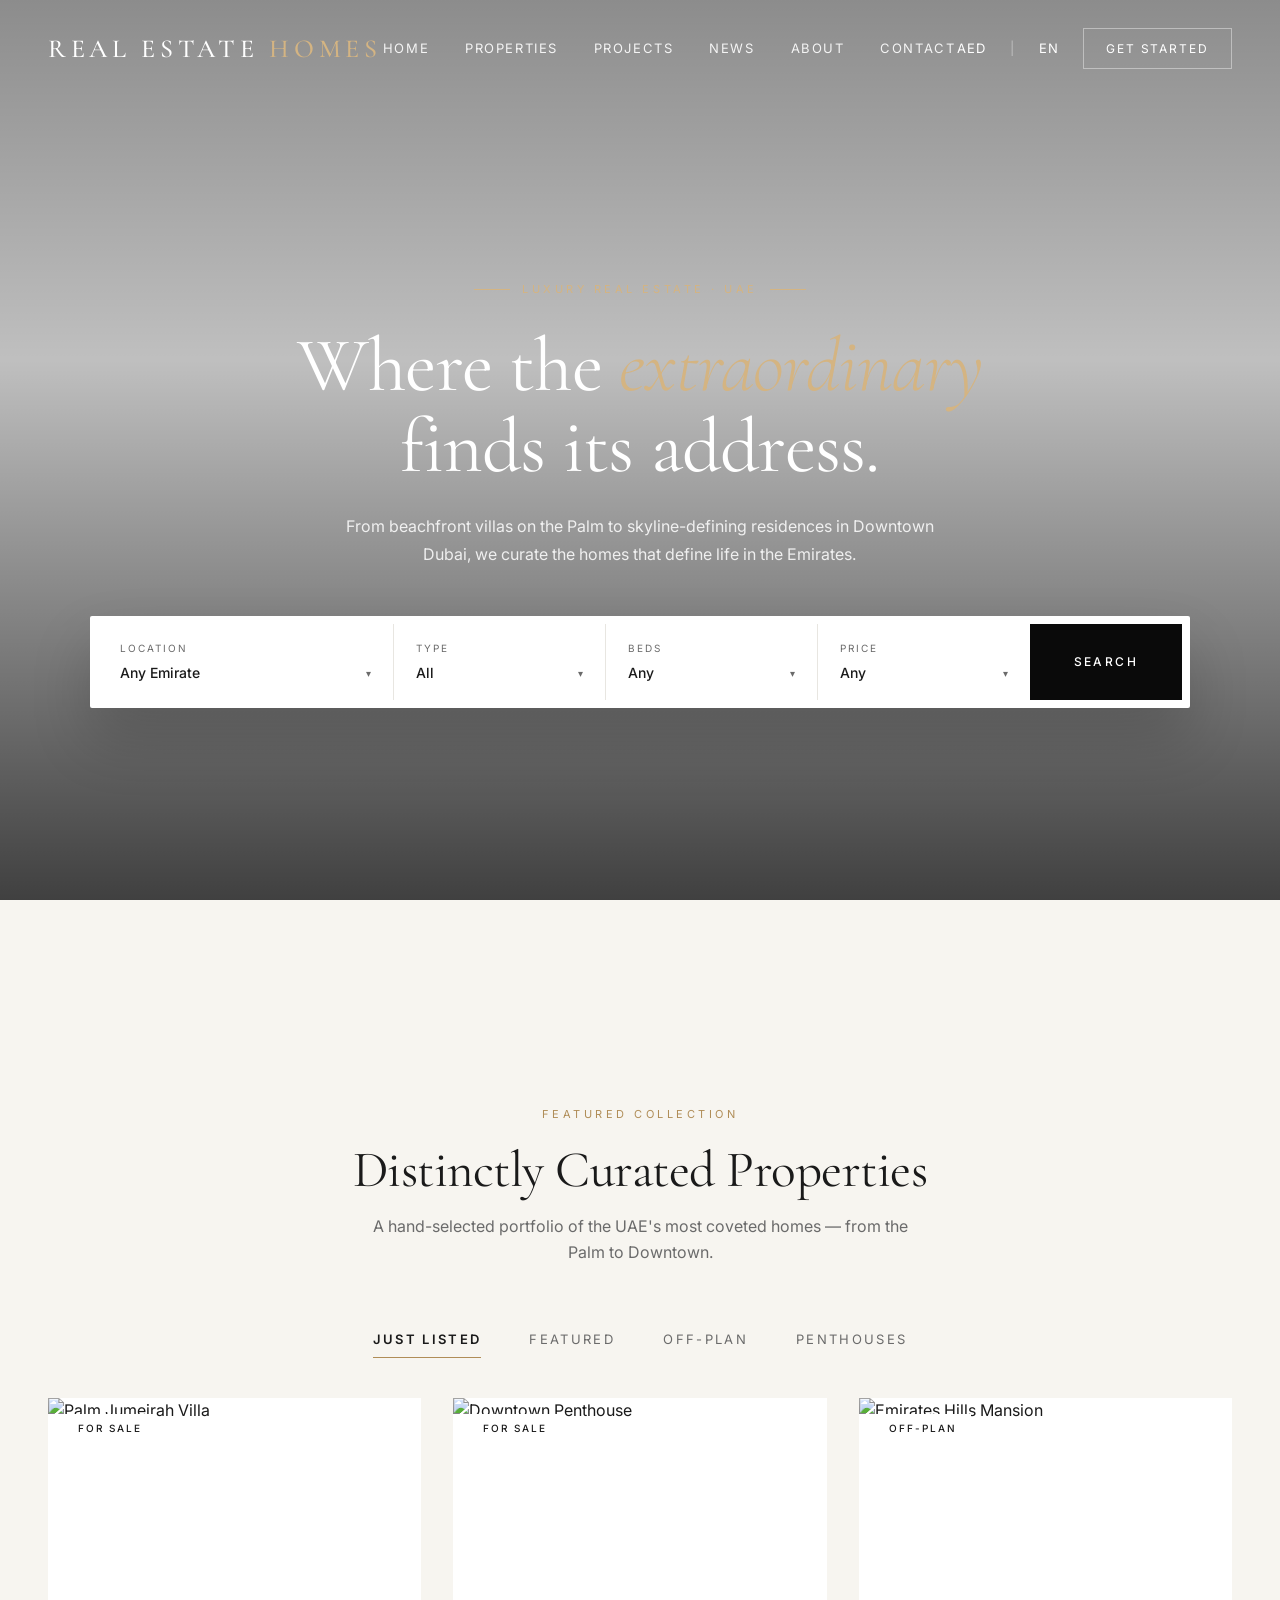
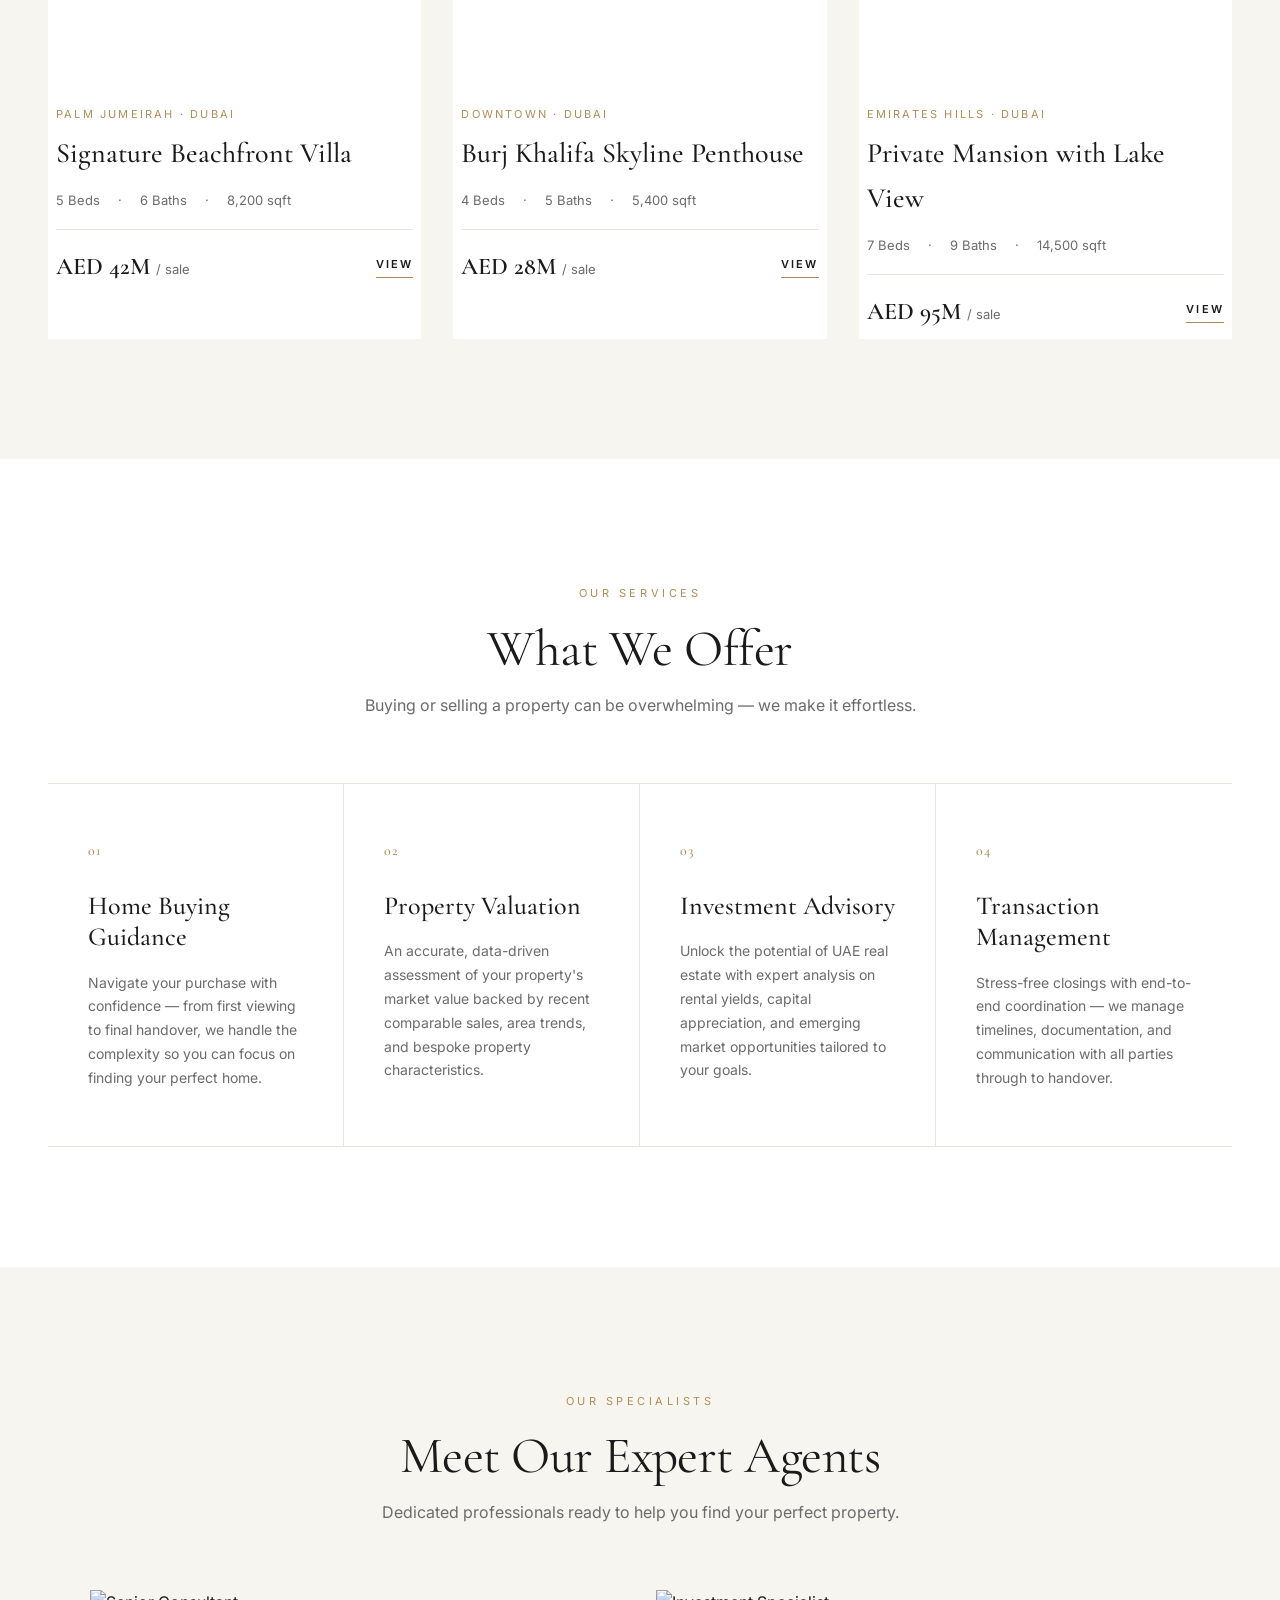
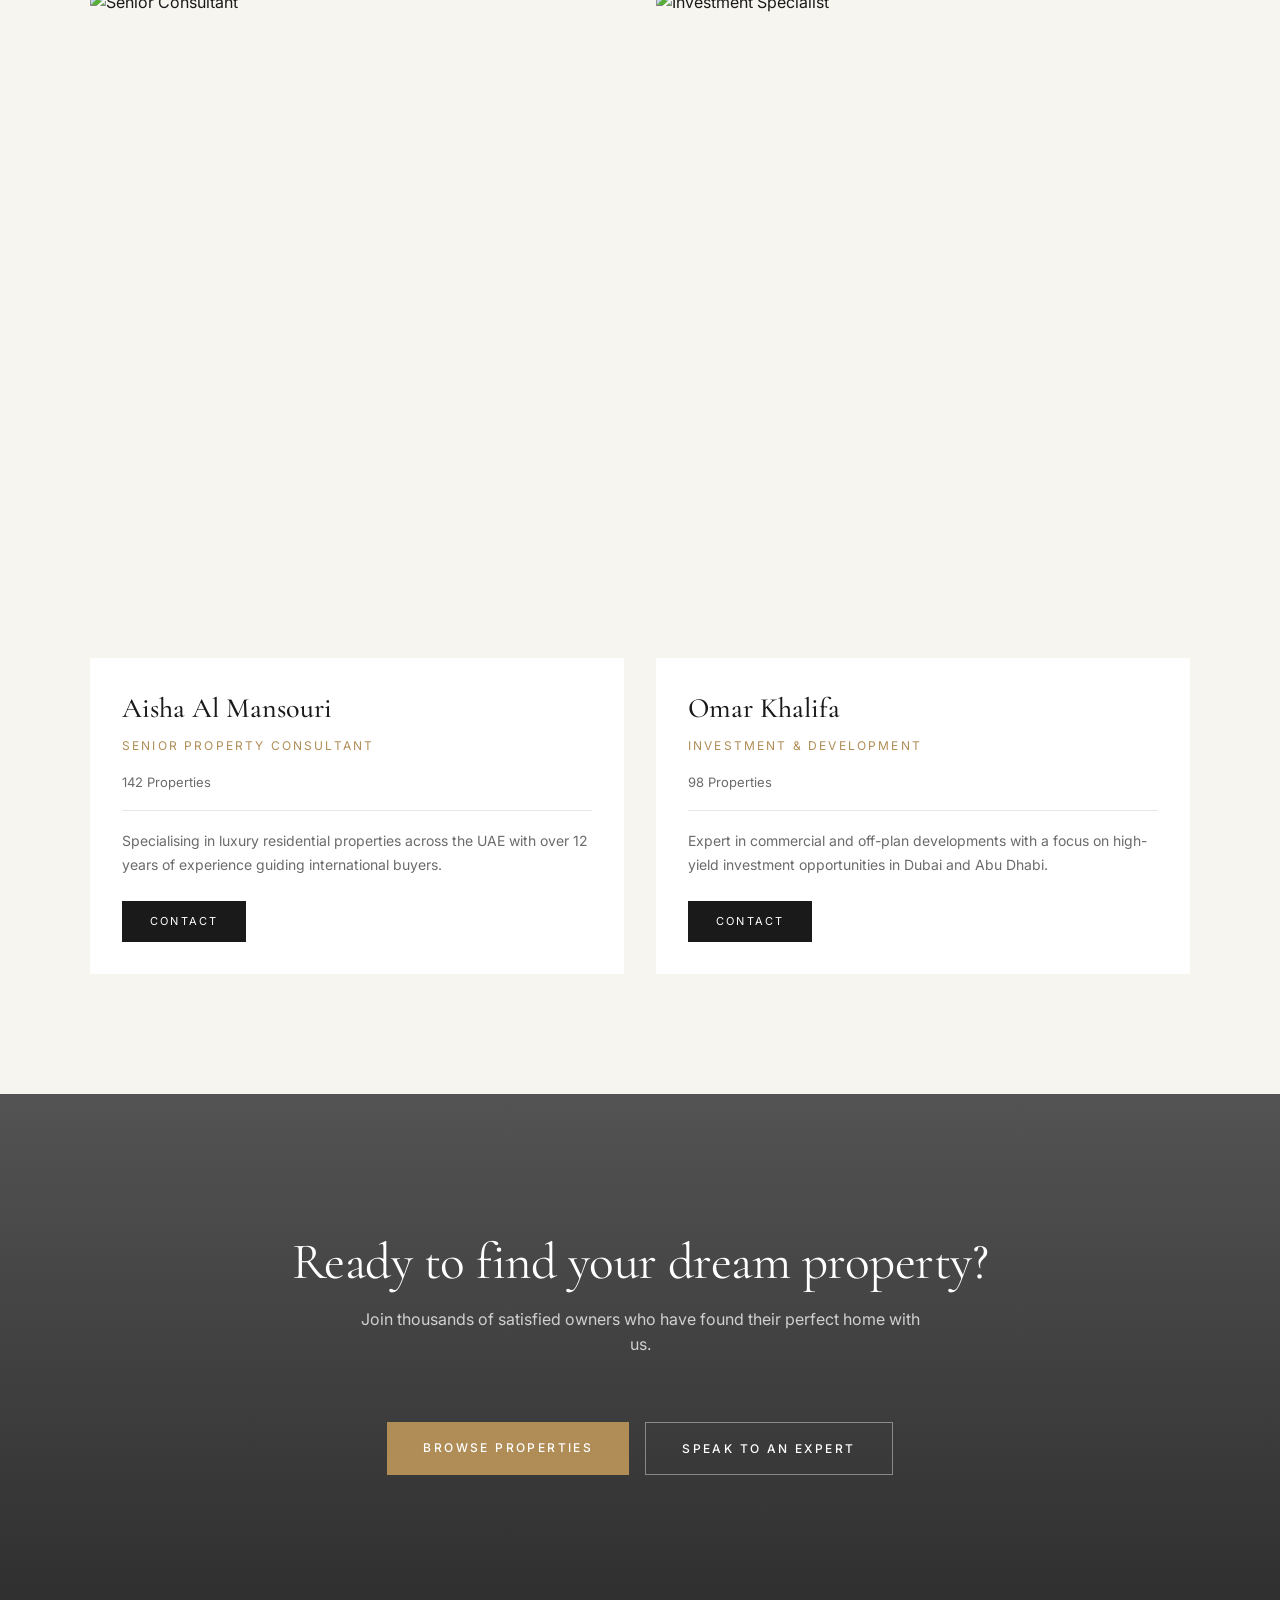
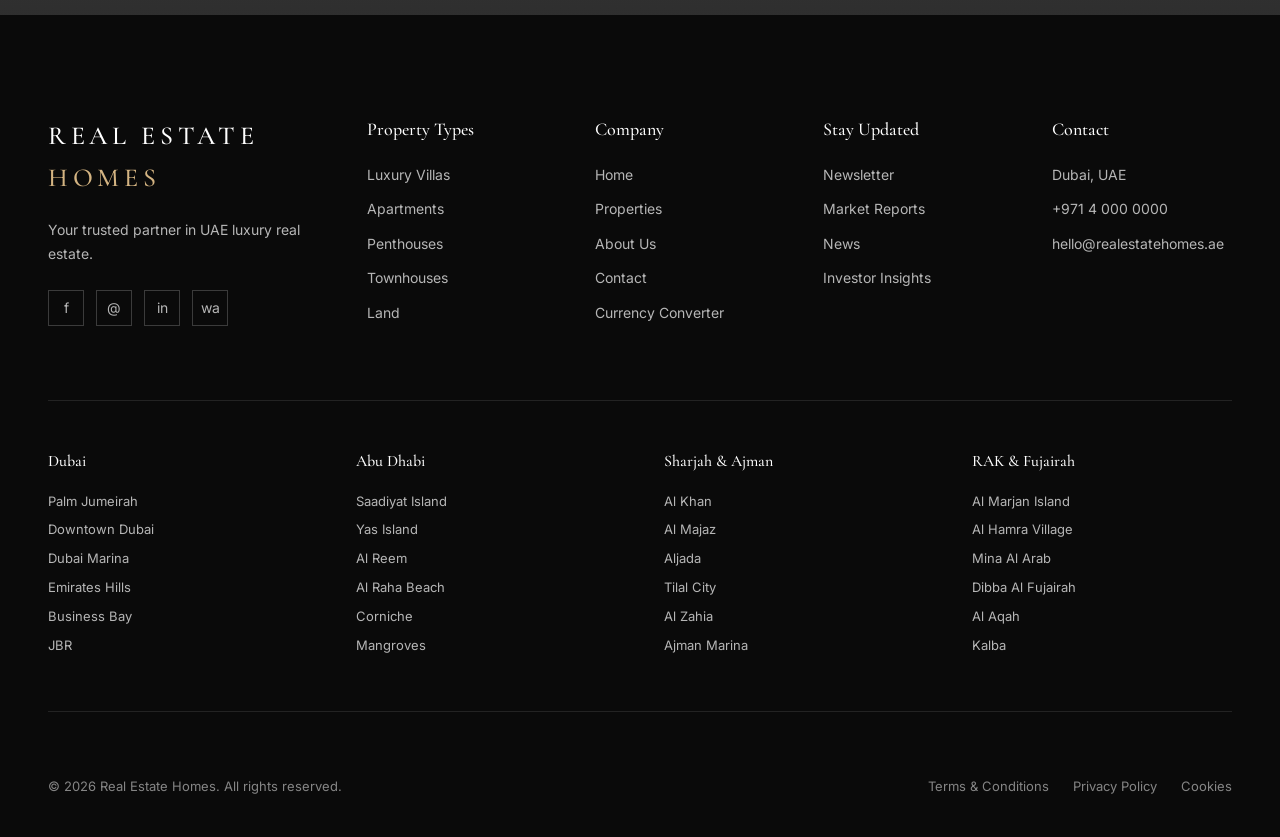
==== index.html @ a1bf1b7f "Add initial index.html for real estate website Add Allys-themed homepage mockup" ====
<!DOCTYPE html>
<html lang="en">
<head>
<meta charset="UTF-8">
<meta name="viewport" content="width=device-width, initial-scale=1.0">
<title>Real Estate Homes | Luxury Properties UAE</title>
<link rel="preconnect" href="https://fonts.googleapis.com">
<link rel="preconnect" href="https://fonts.gstatic.com" crossorigin>
<link href="https://fonts.googleapis.com/css2?family=Cormorant+Garamond:wght@300;400;500;600;700&family=Inter:wght@300;400;500;600;700&display=swap" rel="stylesheet">
<style>
  :root {
    --black: #0a0a0a;
    --ink: #1a1a1a;
    --charcoal: #2a2a2a;
    --muted: #6b6b6b;
    --line: #e8e6e1;
    --paper: #f7f5f0;
    --white: #ffffff;
    --gold: #b08d57;
    --gold-soft: #d4b482;
  }
  * { margin: 0; padding: 0; box-sizing: border-box; }
  html { scroll-behavior: smooth; }
  body {
    font-family: 'Inter', -apple-system, sans-serif;
    color: var(--ink);
    background: var(--white);
    line-height: 1.6;
    -webkit-font-smoothing: antialiased;
  }
  .serif { font-family: 'Cormorant Garamond', Georgia, serif; }
  a { color: inherit; text-decoration: none; }
  img { max-width: 100%; display: block; }

  /* ============ HEADER ============ */
  .nav {
    position: absolute; top: 0; left: 0; right: 0; z-index: 50;
    padding: 28px 48px;
    display: flex; align-items: center; justify-content: space-between;
    color: var(--white);
  }
  .logo {
    font-family: 'Cormorant Garamond', serif;
    font-size: 26px; font-weight: 500;
    letter-spacing: 0.18em;
    text-transform: uppercase;
  }
  .logo span { color: var(--gold-soft); }
  .nav-links {
    display: flex; gap: 36px;
    font-size: 13px; font-weight: 400;
    letter-spacing: 0.12em; text-transform: uppercase;
  }
  .nav-links a { opacity: 0.9; transition: opacity 0.2s; }
  .nav-links a:hover { opacity: 1; }
  .nav-right { display: flex; align-items: center; gap: 24px; font-size: 13px; letter-spacing: 0.08em; }
  .nav-right .divider { opacity: 0.4; }
  .btn-start {
    border: 1px solid rgba(255,255,255,0.4);
    padding: 10px 22px;
    font-size: 12px; letter-spacing: 0.16em; text-transform: uppercase;
    transition: all 0.25s ease;
  }
  .btn-start:hover { background: var(--white); color: var(--black); border-color: var(--white); }

  /* ============ HERO ============ */
  .hero {
    position: relative;
    height: 100vh; min-height: 720px;
    display: flex; flex-direction: column; justify-content: center; align-items: center;
    color: var(--white);
    overflow: hidden;
  }
  .hero-bg {
    position: absolute; inset: 0;
    background:
      linear-gradient(180deg, rgba(0,0,0,0.45) 0%, rgba(0,0,0,0.25) 40%, rgba(0,0,0,0.75) 100%),
      url('https://images.unsplash.com/photo-1512453979798-5ea266f8880c?w=2400&q=80') center/cover;
    z-index: 0;
  }
  .hero-content {
    position: relative; z-index: 2;
    max-width: 900px; padding: 0 24px;
    text-align: center;
    margin-top: 40px;
  }
  .hero-eyebrow {
    display: inline-flex; align-items: center; gap: 12px;
    font-size: 11px; letter-spacing: 0.32em; text-transform: uppercase;
    color: var(--gold-soft);
    margin-bottom: 28px;
  }
  .hero-eyebrow::before, .hero-eyebrow::after {
    content: ""; width: 36px; height: 1px; background: var(--gold-soft);
  }
  .hero h1 {
    font-family: 'Cormorant Garamond', serif;
    font-size: clamp(48px, 6vw, 88px);
    font-weight: 400;
    line-height: 1.05;
    letter-spacing: -0.01em;
    margin-bottom: 24px;
  }
  .hero h1 em { font-style: italic; color: var(--gold-soft); font-weight: 300; }
  .hero p {
    font-size: 16px;
    max-width: 620px; margin: 0 auto 48px;
    color: rgba(255,255,255,0.85);
    line-height: 1.75;
  }

  /* ============ SEARCH BAR ============ */
  .search-bar {
    position: relative; z-index: 2;
    background: var(--white);
    width: min(1100px, 92vw);
    margin: 0 auto -40px;
    padding: 8px;
    border-radius: 2px;
    display: grid;
    grid-template-columns: 1.4fr 1fr 1fr 1fr auto;
    gap: 0;
    box-shadow: 0 30px 60px rgba(0,0,0,0.18);
  }
  .search-field {
    padding: 16px 22px;
    border-right: 1px solid var(--line);
    text-align: left;
  }
  .search-field:last-of-type { border-right: none; }
  .search-label {
    display: block;
    font-size: 10px; letter-spacing: 0.2em; text-transform: uppercase;
    color: var(--muted); margin-bottom: 6px;
  }
  .search-value {
    font-size: 14px; color: var(--ink); font-weight: 500;
    display: flex; align-items: center; justify-content: space-between;
  }
  .search-value::after { content: "▾"; color: var(--muted); font-size: 10px; }
  .search-btn {
    background: var(--black); color: var(--white);
    border: none; padding: 0 44px;
    font-size: 12px; letter-spacing: 0.2em; text-transform: uppercase;
    font-family: 'Inter', sans-serif; font-weight: 500;
    cursor: pointer;
    transition: background 0.25s;
  }
  .search-btn:hover { background: var(--gold); }

  /* ============ SECTIONS ============ */
  section { padding: 120px 48px; }
  .section-head { text-align: center; margin-bottom: 64px; }
  .section-eyebrow {
    font-size: 11px; letter-spacing: 0.32em; text-transform: uppercase;
    color: var(--gold); margin-bottom: 18px;
    display: inline-block;
  }
  .section-title {
    font-family: 'Cormorant Garamond', serif;
    font-size: clamp(36px, 4vw, 56px);
    font-weight: 400; line-height: 1.1;
    color: var(--ink); letter-spacing: -0.01em;
  }
  .section-sub {
    margin-top: 16px; color: var(--muted); font-size: 16px;
    max-width: 560px; margin-left: auto; margin-right: auto;
  }

  /* ============ FEATURED PROPERTIES ============ */
  .properties {
    background: var(--paper);
    padding-top: 200px;
  }
  .filter-tabs {
    display: flex; justify-content: center; gap: 48px;
    margin-bottom: 48px;
    font-size: 13px; letter-spacing: 0.18em; text-transform: uppercase;
    color: var(--muted);
  }
  .filter-tabs .active {
    color: var(--ink); position: relative;
    font-weight: 600;
  }
  .filter-tabs .active::after {
    content: ""; position: absolute; bottom: -8px; left: 0; right: 0;
    height: 1px; background: var(--gold);
  }
  .property-grid {
    display: grid;
    grid-template-columns: repeat(auto-fit, minmax(340px, 1fr));
    gap: 32px;
    max-width: 1300px; margin: 0 auto;
  }
  .property-card {
    background: var(--white);
    overflow: hidden;
    transition: transform 0.3s ease, box-shadow 0.3s ease;
  }
  .property-card:hover {
    transform: translateY(-4px);
    box-shadow: 0 20px 40px rgba(0,0,0,0.08);
  }
  .property-img {
    aspect-ratio: 4/3; overflow: hidden;
    position: relative;
  }
  .property-img img {
    width: 100%; height: 100%; object-fit: cover;
    transition: transform 0.6s ease;
  }
  .property-card:hover .property-img img { transform: scale(1.05); }
  .property-badge {
    position: absolute; top: 16px; left: 16px;
    background: var(--white); color: var(--ink);
    padding: 6px 14px;
    font-size: 10px; letter-spacing: 0.2em; text-transform: uppercase;
    font-weight: 500;
  }
  .property-info { padding: 28px 8px 8px; }
  .property-location {
    font-size: 11px; letter-spacing: 0.2em; text-transform: uppercase;
    color: var(--gold); margin-bottom: 8px;
  }
  .property-name {
    font-family: 'Cormorant Garamond', serif;
    font-size: 28px; font-weight: 500;
    color: var(--ink); margin-bottom: 14px;
  }
  .property-meta {
    display: flex; gap: 18px;
    font-size: 13px; color: var(--muted);
    margin-bottom: 18px;
    padding-bottom: 18px; border-bottom: 1px solid var(--line);
  }
  .property-meta span { display: flex; align-items: center; gap: 6px; }
  .property-foot {
    display: flex; align-items: center; justify-content: space-between;
  }
  .property-price {
    font-family: 'Cormorant Garamond', serif;
    font-size: 24px; font-weight: 600;
    color: var(--ink);
  }
  .property-price span { font-size: 13px; color: var(--muted); font-family: 'Inter', sans-serif; font-weight: 400; }
  .property-link {
    font-size: 11px; letter-spacing: 0.2em; text-transform: uppercase;
    color: var(--ink); font-weight: 600;
    position: relative;
    padding-bottom: 4px;
  }
  .property-link::after {
    content: ""; position: absolute; bottom: 0; left: 0; right: 0;
    height: 1px; background: var(--gold);
  }

  /* ============ SERVICES ============ */
  .services {
    background: var(--white);
  }
  .service-grid {
    display: grid;
    grid-template-columns: repeat(auto-fit, minmax(260px, 1fr));
    gap: 0;
    max-width: 1300px; margin: 0 auto;
    border-top: 1px solid var(--line);
    border-bottom: 1px solid var(--line);
  }
  .service-item {
    padding: 56px 40px;
    border-right: 1px solid var(--line);
    position: relative;
  }
  .service-item:last-child { border-right: none; }
  .service-num {
    font-family: 'Cormorant Garamond', serif;
    font-size: 14px; color: var(--gold); font-weight: 500;
    margin-bottom: 28px;
    letter-spacing: 0.08em;
  }
  .service-title {
    font-family: 'Cormorant Garamond', serif;
    font-size: 26px; font-weight: 500; color: var(--ink);
    margin-bottom: 18px; line-height: 1.2;
  }
  .service-desc {
    font-size: 14px; color: var(--muted);
    line-height: 1.7;
  }

  /* ============ AGENTS ============ */
  .agents {
    background: var(--paper);
  }
  .agent-grid {
    display: grid;
    grid-template-columns: repeat(auto-fit, minmax(300px, 1fr));
    gap: 32px;
    max-width: 1100px; margin: 0 auto;
  }
  .agent-card {
    background: var(--white);
    overflow: hidden;
    transition: transform 0.3s ease;
  }
  .agent-card:hover { transform: translateY(-4px); }
  .agent-photo {
    aspect-ratio: 4/5;
    background: var(--paper);
    overflow: hidden;
  }
  .agent-photo img { width: 100%; height: 100%; object-fit: cover; }
  .agent-info { padding: 28px 32px 32px; }
  .agent-name {
    font-family: 'Cormorant Garamond', serif;
    font-size: 28px; font-weight: 500; color: var(--ink);
    margin-bottom: 6px;
  }
  .agent-role {
    font-size: 12px; letter-spacing: 0.18em; text-transform: uppercase;
    color: var(--gold); margin-bottom: 16px;
  }
  .agent-count {
    font-size: 13px; color: var(--muted); margin-bottom: 18px;
  }
  .agent-bio {
    font-size: 14px; color: var(--muted); line-height: 1.7;
    margin-bottom: 24px;
    padding-top: 18px; border-top: 1px solid var(--line);
  }
  .agent-cta {
    display: inline-block;
    background: var(--ink); color: var(--white);
    padding: 12px 28px;
    font-size: 11px; letter-spacing: 0.2em; text-transform: uppercase;
    transition: background 0.25s;
  }
  .agent-cta:hover { background: var(--gold); }

  /* ============ CTA ============ */
  .cta {
    background:
      linear-gradient(rgba(10,10,10,0.7), rgba(10,10,10,0.85)),
      url('https://images.unsplash.com/photo-1582407947304-fd86f028f716?w=2400&q=80') center/cover;
    color: var(--white);
    text-align: center;
    padding: 140px 48px;
  }
  .cta .section-title { color: var(--white); }
  .cta .section-sub { color: rgba(255,255,255,0.75); margin-bottom: 40px; }
  .cta-buttons { display: flex; justify-content: center; gap: 16px; flex-wrap: wrap; }
  .cta-btn {
    padding: 16px 36px;
    font-size: 12px; letter-spacing: 0.2em; text-transform: uppercase;
    font-weight: 500;
    transition: all 0.25s;
  }
  .cta-btn-primary { background: var(--gold); color: var(--white); }
  .cta-btn-primary:hover { background: var(--gold-soft); }
  .cta-btn-ghost { background: transparent; color: var(--white); border: 1px solid rgba(255,255,255,0.4); }
  .cta-btn-ghost:hover { background: var(--white); color: var(--ink); }

  /* ============ FOOTER ============ */
  footer {
    background: var(--black);
    color: rgba(255,255,255,0.7);
    padding: 100px 48px 40px;
  }
  .footer-top {
    display: grid;
    grid-template-columns: 1.5fr 1fr 1fr 1fr 1fr;
    gap: 48px;
    max-width: 1300px; margin: 0 auto 64px;
  }
  .footer-brand .logo { color: var(--white); margin-bottom: 20px; display: block; }
  .footer-brand p { font-size: 14px; line-height: 1.7; margin-bottom: 24px; max-width: 280px; }
  .footer-socials { display: flex; gap: 12px; }
  .footer-socials a {
    width: 36px; height: 36px;
    border: 1px solid rgba(255,255,255,0.2);
    display: flex; align-items: center; justify-content: center;
    transition: all 0.25s;
    font-size: 14px;
  }
  .footer-socials a:hover { background: var(--gold); border-color: var(--gold); }
  .footer-col h4 {
    font-family: 'Cormorant Garamond', serif;
    color: var(--white);
    font-size: 18px; font-weight: 500;
    margin-bottom: 20px;
  }
  .footer-col ul { list-style: none; }
  .footer-col li { margin-bottom: 12px; font-size: 14px; }
  .footer-col a { transition: color 0.2s; }
  .footer-col a:hover { color: var(--gold-soft); }
  .footer-areas {
    border-top: 1px solid rgba(255,255,255,0.1);
    border-bottom: 1px solid rgba(255,255,255,0.1);
    padding: 48px 0;
    max-width: 1300px; margin: 0 auto 32px;
    display: grid;
    grid-template-columns: repeat(4, 1fr);
    gap: 48px;
  }
  .footer-areas h5 {
    font-family: 'Cormorant Garamond', serif;
    color: var(--white);
    font-size: 16px; font-weight: 500;
    margin-bottom: 16px;
  }
  .footer-areas ul { list-style: none; }
  .footer-areas li { margin-bottom: 8px; font-size: 13px; }
  .footer-bottom {
    max-width: 1300px; margin: 0 auto;
    display: flex; justify-content: space-between; align-items: center;
    padding-top: 32px;
    font-size: 13px; color: rgba(255,255,255,0.5);
    flex-wrap: wrap; gap: 16px;
  }
  .footer-bottom-links { display: flex; gap: 24px; }

  /* ============ RESPONSIVE ============ */
  @media (max-width: 1024px) {
    .nav-links { display: none; }
    section { padding: 80px 24px; }
    .properties { padding-top: 140px; }
    .search-bar { grid-template-columns: 1fr 1fr; }
    .search-btn { grid-column: span 2; padding: 18px; }
    .footer-top { grid-template-columns: 1fr 1fr; }
    .footer-areas { grid-template-columns: 1fr 1fr; }
  }
  @media (max-width: 600px) {
    .nav { padding: 20px; }
    .nav-right .divider, .nav-right .currency, .nav-right .lang { display: none; }
    .search-bar { grid-template-columns: 1fr; }
    .search-btn { grid-column: span 1; }
    .filter-tabs { gap: 24px; font-size: 11px; }
    .footer-top, .footer-areas { grid-template-columns: 1fr; gap: 32px; }
    .footer-bottom { flex-direction: column; text-align: center; }
  }
</style>
</head>
<body>

<!-- HEADER -->
<nav class="nav">
  <a href="#" class="logo">Real Estate <span>Homes</span></a>
  <div class="nav-links">
    <a href="#">Home</a>
    <a href="#">Properties</a>
    <a href="#">Projects</a>
    <a href="#">News</a>
    <a href="#">About</a>
    <a href="#">Contact</a>
  </div>
  <div class="nav-right">
    <span class="currency">AED</span>
    <span class="divider">|</span>
    <span class="lang">EN</span>
    <a href="#" class="btn-start">Get Started</a>
  </div>
</nav>

<!-- HERO -->
<section class="hero">
  <div class="hero-bg"></div>
  <div class="hero-content">
    <div class="hero-eyebrow">Luxury Real Estate · UAE</div>
    <h1>Where the <em>extraordinary</em><br>finds its address.</h1>
    <p>From beachfront villas on the Palm to skyline-defining residences in Downtown Dubai, we curate the homes that define life in the Emirates.</p>
  </div>
  <div class="search-bar">
    <div class="search-field">
      <span class="search-label">Location</span>
      <div class="search-value">Any Emirate</div>
    </div>
    <div class="search-field">
      <span class="search-label">Type</span>
      <div class="search-value">All</div>
    </div>
    <div class="search-field">
      <span class="search-label">Beds</span>
      <div class="search-value">Any</div>
    </div>
    <div class="search-field">
      <span class="search-label">Price</span>
      <div class="search-value">Any</div>
    </div>
    <button class="search-btn">Search</button>
  </div>
</section>

<!-- FEATURED PROPERTIES -->
<section class="properties">
  <div class="section-head">
    <span class="section-eyebrow">Featured Collection</span>
    <h2 class="section-title">Distinctly Curated Properties</h2>
    <p class="section-sub">A hand-selected portfolio of the UAE's most coveted homes — from the Palm to Downtown.</p>
  </div>
  <div class="filter-tabs">
    <span class="active">Just Listed</span>
    <span>Featured</span>
    <span>Off-Plan</span>
    <span>Penthouses</span>
  </div>
  <div class="property-grid">
    <article class="property-card">
      <div class="property-img">
        <span class="property-badge">For Sale</span>
        <img src="https://images.unsplash.com/photo-1613490493576-7fde63acd811?w=900&q=80" alt="Palm Jumeirah Villa">
      </div>
      <div class="property-info">
        <div class="property-location">Palm Jumeirah · Dubai</div>
        <h3 class="property-name">Signature Beachfront Villa</h3>
        <div class="property-meta">
          <span>5 Beds</span>
          <span>·</span>
          <span>6 Baths</span>
          <span>·</span>
          <span>8,200 sqft</span>
        </div>
        <div class="property-foot">
          <div class="property-price">AED 42M <span>/ sale</span></div>
          <a href="#" class="property-link">View</a>
        </div>
      </div>
    </article>
    <article class="property-card">
      <div class="property-img">
        <span class="property-badge">For Sale</span>
        <img src="https://images.unsplash.com/photo-1545324418-cc1a3fa10c00?w=900&q=80" alt="Downtown Penthouse">
      </div>
      <div class="property-info">
        <div class="property-location">Downtown · Dubai</div>
        <h3 class="property-name">Burj Khalifa Skyline Penthouse</h3>
        <div class="property-meta">
          <span>4 Beds</span>
          <span>·</span>
          <span>5 Baths</span>
          <span>·</span>
          <span>5,400 sqft</span>
        </div>
        <div class="property-foot">
          <div class="property-price">AED 28M <span>/ sale</span></div>
          <a href="#" class="property-link">View</a>
        </div>
      </div>
    </article>
    <article class="property-card">
      <div class="property-img">
        <span class="property-badge">Off-Plan</span>
        <img src="https://images.unsplash.com/photo-1600585154340-be6161a56a0c?w=900&q=80" alt="Emirates Hills Mansion">
      </div>
      <div class="property-info">
        <div class="property-location">Emirates Hills · Dubai</div>
        <h3 class="property-name">Private Mansion with Lake View</h3>
        <div class="property-meta">
          <span>7 Beds</span>
          <span>·</span>
          <span>9 Baths</span>
          <span>·</span>
          <span>14,500 sqft</span>
        </div>
        <div class="property-foot">
          <div class="property-price">AED 95M <span>/ sale</span></div>
          <a href="#" class="property-link">View</a>
        </div>
      </div>
    </article>
  </div>
</section>

<!-- SERVICES -->
<section class="services">
  <div class="section-head">
    <span class="section-eyebrow">Our Services</span>
    <h2 class="section-title">What We Offer</h2>
    <p class="section-sub">Buying or selling a property can be overwhelming — we make it effortless.</p>
  </div>
  <div class="service-grid">
    <div class="service-item">
      <div class="service-num">01</div>
      <h3 class="service-title">Home Buying Guidance</h3>
      <p class="service-desc">Navigate your purchase with confidence — from first viewing to final handover, we handle the complexity so you can focus on finding your perfect home.</p>
    </div>
    <div class="service-item">
      <div class="service-num">02</div>
      <h3 class="service-title">Property Valuation</h3>
      <p class="service-desc">An accurate, data-driven assessment of your property's market value backed by recent comparable sales, area trends, and bespoke property characteristics.</p>
    </div>
    <div class="service-item">
      <div class="service-num">03</div>
      <h3 class="service-title">Investment Advisory</h3>
      <p class="service-desc">Unlock the potential of UAE real estate with expert analysis on rental yields, capital appreciation, and emerging market opportunities tailored to your goals.</p>
    </div>
    <div class="service-item">
      <div class="service-num">04</div>
      <h3 class="service-title">Transaction Management</h3>
      <p class="service-desc">Stress-free closings with end-to-end coordination — we manage timelines, documentation, and communication with all parties through to handover.</p>
    </div>
  </div>
</section>

<!-- AGENTS -->
<section class="agents">
  <div class="section-head">
    <span class="section-eyebrow">Our Specialists</span>
    <h2 class="section-title">Meet Our Expert Agents</h2>
    <p class="section-sub">Dedicated professionals ready to help you find your perfect property.</p>
  </div>
  <div class="agent-grid">
    <article class="agent-card">
      <div class="agent-photo">
        <img src="https://images.unsplash.com/photo-1573496359142-b8d87734a5a2?w=600&q=80" alt="Senior Consultant">
      </div>
      <div class="agent-info">
        <h3 class="agent-name">Aisha Al Mansouri</h3>
        <div class="agent-role">Senior Property Consultant</div>
        <div class="agent-count">142 Properties</div>
        <p class="agent-bio">Specialising in luxury residential properties across the UAE with over 12 years of experience guiding international buyers.</p>
        <a href="#" class="agent-cta">Contact</a>
      </div>
    </article>
    <article class="agent-card">
      <div class="agent-photo">
        <img src="https://images.unsplash.com/photo-1560250097-0b93528c311a?w=600&q=80" alt="Investment Specialist">
      </div>
      <div class="agent-info">
        <h3 class="agent-name">Omar Khalifa</h3>
        <div class="agent-role">Investment & Development</div>
        <div class="agent-count">98 Properties</div>
        <p class="agent-bio">Expert in commercial and off-plan developments with a focus on high-yield investment opportunities in Dubai and Abu Dhabi.</p>
        <a href="#" class="agent-cta">Contact</a>
      </div>
    </article>
  </div>
</section>

<!-- CTA -->
<section class="cta">
  <div class="section-head">
    <h2 class="section-title">Ready to find your dream property?</h2>
    <p class="section-sub">Join thousands of satisfied owners who have found their perfect home with us.</p>
  </div>
  <div class="cta-buttons">
    <a href="#" class="cta-btn cta-btn-primary">Browse Properties</a>
    <a href="#" class="cta-btn cta-btn-ghost">Speak to an Expert</a>
  </div>
</section>

<!-- FOOTER -->
<footer>
  <div class="footer-top">
    <div class="footer-brand">
      <a href="#" class="logo">Real Estate <span>Homes</span></a>
      <p>Your trusted partner in UAE luxury real estate.</p>
      <div class="footer-socials">
        <a href="#">f</a>
        <a href="#">@</a>
        <a href="#">in</a>
        <a href="#">wa</a>
      </div>
    </div>
    <div class="footer-col">
      <h4>Property Types</h4>
      <ul>
        <li><a href="#">Luxury Villas</a></li>
        <li><a href="#">Apartments</a></li>
        <li><a href="#">Penthouses</a></li>
        <li><a href="#">Townhouses</a></li>
        <li><a href="#">Land</a></li>
      </ul>
    </div>
    <div class="footer-col">
      <h4>Company</h4>
      <ul>
        <li><a href="#">Home</a></li>
        <li><a href="#">Properties</a></li>
        <li><a href="#">About Us</a></li>
        <li><a href="#">Contact</a></li>
        <li><a href="#">Currency Converter</a></li>
      </ul>
    </div>
    <div class="footer-col">
      <h4>Stay Updated</h4>
      <ul>
        <li><a href="#">Newsletter</a></li>
        <li><a href="#">Market Reports</a></li>
        <li><a href="#">News</a></li>
        <li><a href="#">Investor Insights</a></li>
      </ul>
    </div>
    <div class="footer-col">
      <h4>Contact</h4>
      <ul>
        <li>Dubai, UAE</li>
        <li>+971 4 000 0000</li>
        <li>hello@realestatehomes.ae</li>
      </ul>
    </div>
  </div>

  <div class="footer-areas">
    <div>
      <h5>Dubai</h5>
      <ul>
        <li><a href="#">Palm Jumeirah</a></li>
        <li><a href="#">Downtown Dubai</a></li>
        <li><a href="#">Dubai Marina</a></li>
        <li><a href="#">Emirates Hills</a></li>
        <li><a href="#">Business Bay</a></li>
        <li><a href="#">JBR</a></li>
      </ul>
    </div>
    <div>
      <h5>Abu Dhabi</h5>
      <ul>
        <li><a href="#">Saadiyat Island</a></li>
        <li><a href="#">Yas Island</a></li>
        <li><a href="#">Al Reem</a></li>
        <li><a href="#">Al Raha Beach</a></li>
        <li><a href="#">Corniche</a></li>
        <li><a href="#">Mangroves</a></li>
      </ul>
    </div>
    <div>
      <h5>Sharjah & Ajman</h5>
      <ul>
        <li><a href="#">Al Khan</a></li>
        <li><a href="#">Al Majaz</a></li>
        <li><a href="#">Aljada</a></li>
        <li><a href="#">Tilal City</a></li>
        <li><a href="#">Al Zahia</a></li>
        <li><a href="#">Ajman Marina</a></li>
      </ul>
    </div>
    <div>
      <h5>RAK & Fujairah</h5>
      <ul>
        <li><a href="#">Al Marjan Island</a></li>
        <li><a href="#">Al Hamra Village</a></li>
        <li><a href="#">Mina Al Arab</a></li>
        <li><a href="#">Dibba Al Fujairah</a></li>
        <li><a href="#">Al Aqah</a></li>
        <li><a href="#">Kalba</a></li>
      </ul>
    </div>
  </div>

  <div class="footer-bottom">
    <span>© 2026 Real Estate Homes. All rights reserved.</span>
    <div class="footer-bottom-links">
      <a href="#">Terms & Conditions</a>
      <a href="#">Privacy Policy</a>
      <a href="#">Cookies</a>
    </div>
  </div>
</footer>

</body>
</html>
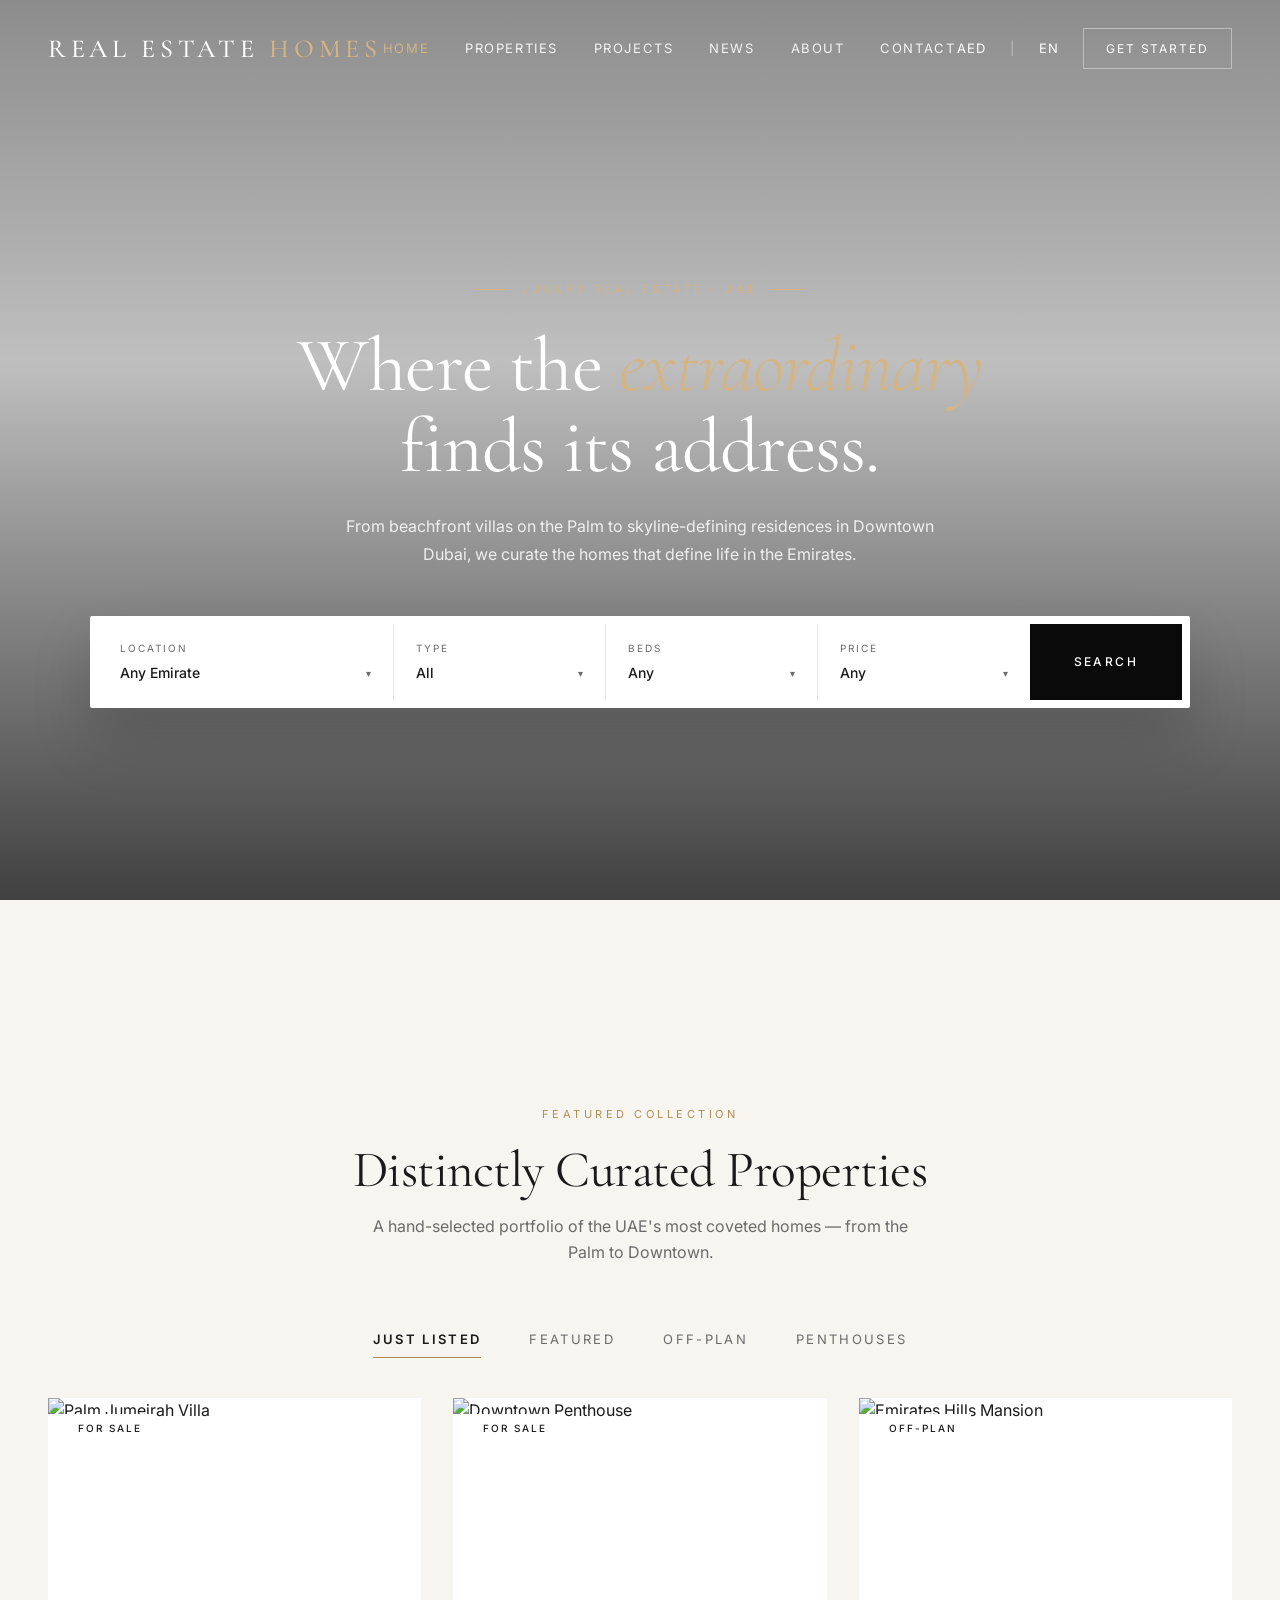
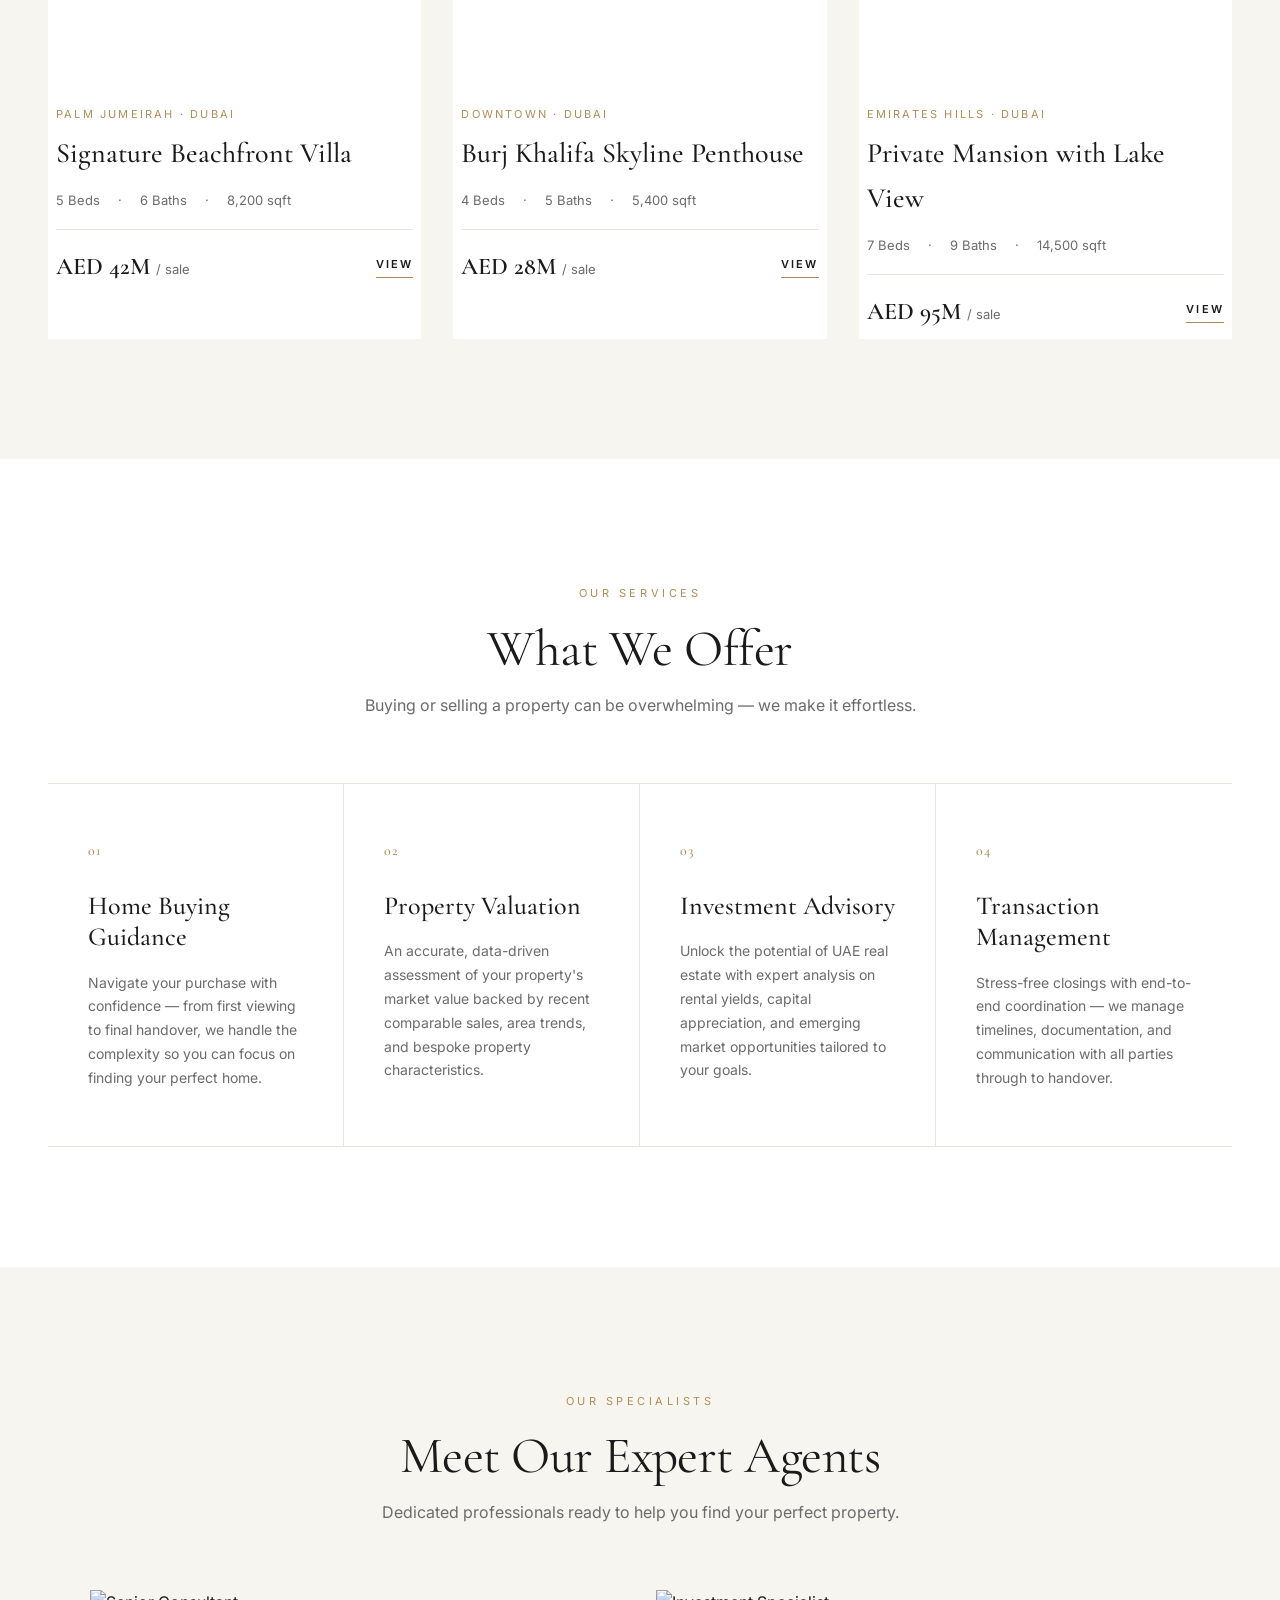
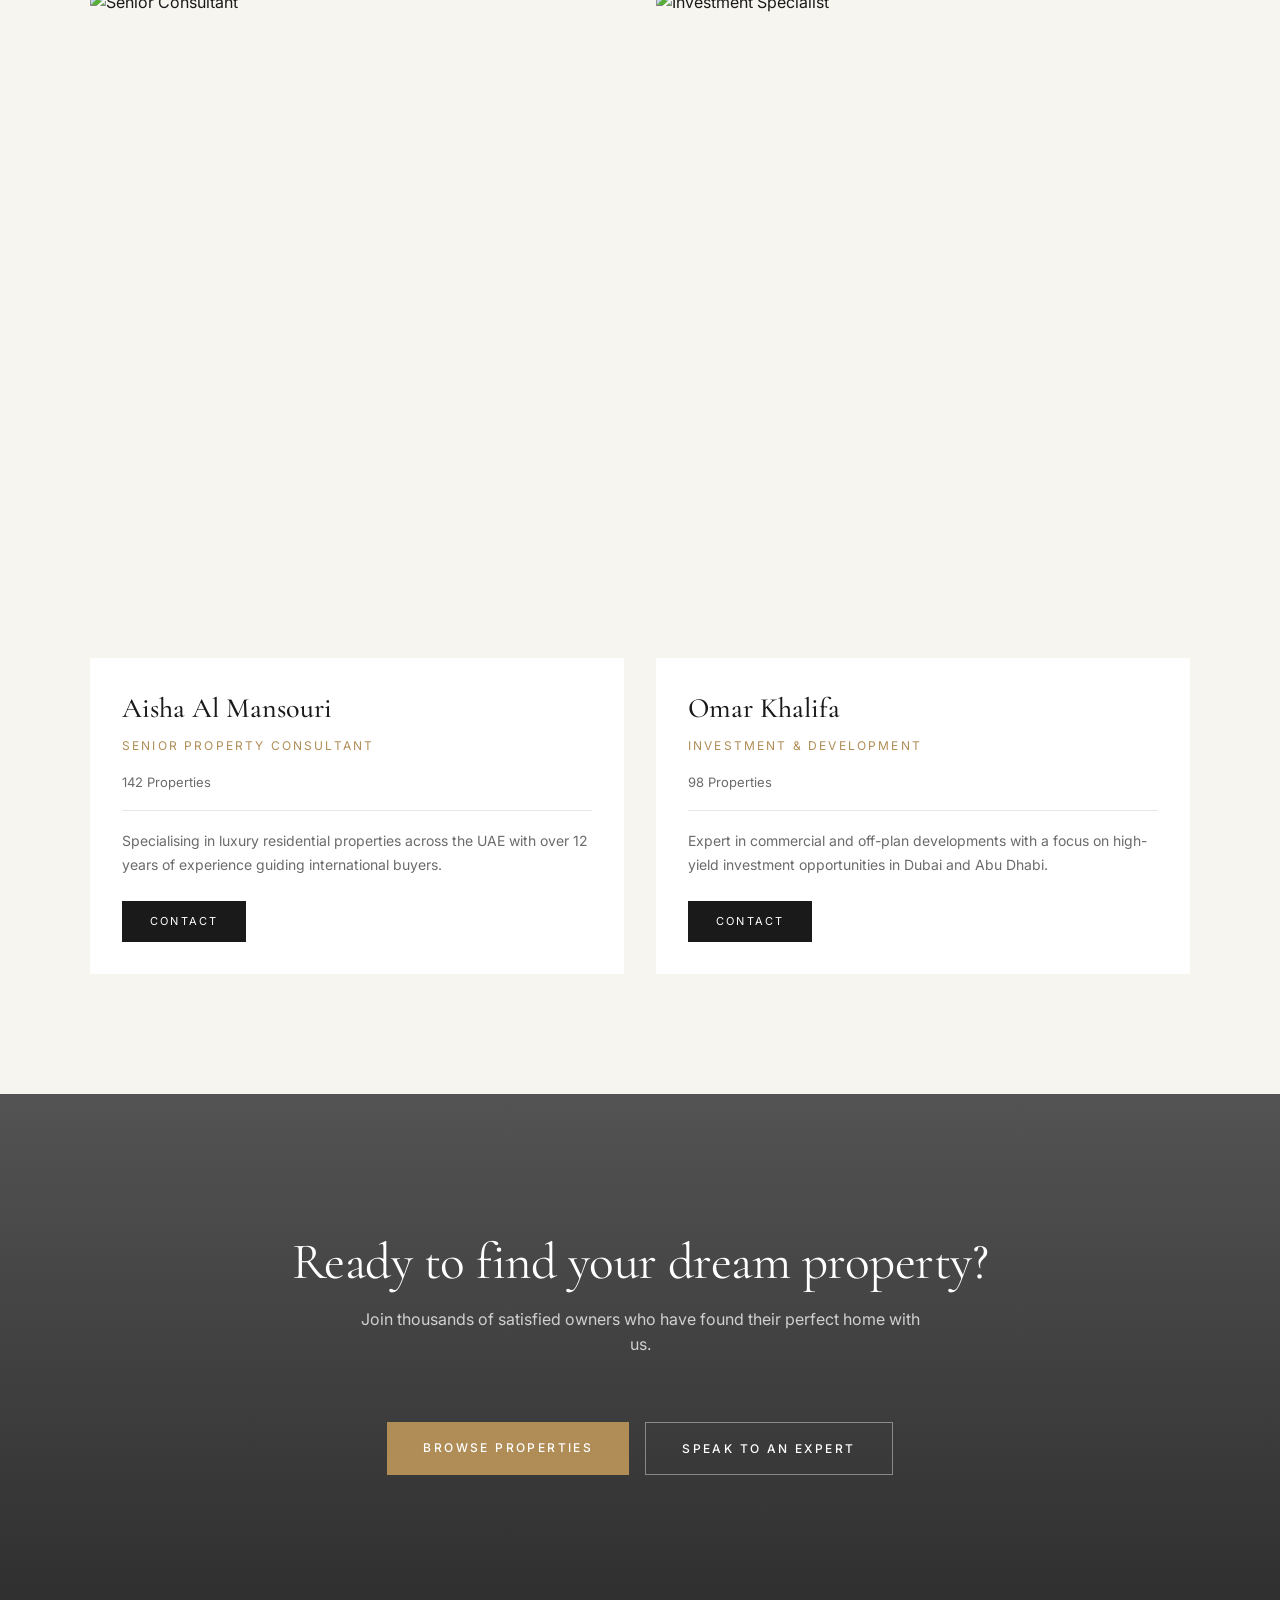
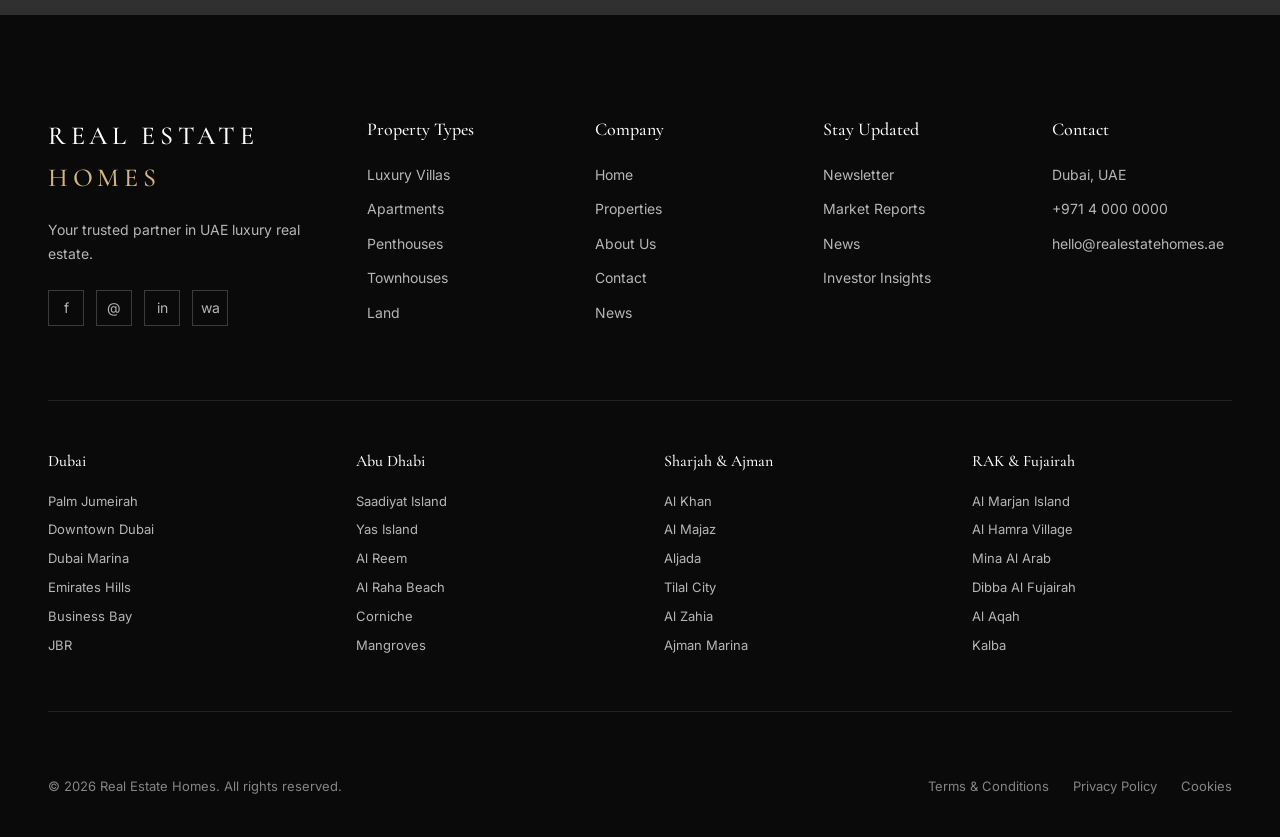
==== commit f74b835b: "Refactor HTML structure and update links" ====
--- a/index.html
+++ b/index.html
@@ -7,461 +7,28 @@
 <link rel="preconnect" href="https://fonts.googleapis.com">
 <link rel="preconnect" href="https://fonts.gstatic.com" crossorigin>
 <link href="https://fonts.googleapis.com/css2?family=Cormorant+Garamond:wght@300;400;500;600;700&family=Inter:wght@300;400;500;600;700&display=swap" rel="stylesheet">
-<style>
-  :root {
-    --black: #0a0a0a;
-    --ink: #1a1a1a;
-    --charcoal: #2a2a2a;
-    --muted: #6b6b6b;
-    --line: #e8e6e1;
-    --paper: #f7f5f0;
-    --white: #ffffff;
-    --gold: #b08d57;
-    --gold-soft: #d4b482;
-  }
-  * { margin: 0; padding: 0; box-sizing: border-box; }
-  html { scroll-behavior: smooth; }
-  body {
-    font-family: 'Inter', -apple-system, sans-serif;
-    color: var(--ink);
-    background: var(--white);
-    line-height: 1.6;
-    -webkit-font-smoothing: antialiased;
-  }
-  .serif { font-family: 'Cormorant Garamond', Georgia, serif; }
-  a { color: inherit; text-decoration: none; }
-  img { max-width: 100%; display: block; }
-
-  /* ============ HEADER ============ */
-  .nav {
-    position: absolute; top: 0; left: 0; right: 0; z-index: 50;
-    padding: 28px 48px;
-    display: flex; align-items: center; justify-content: space-between;
-    color: var(--white);
-  }
-  .logo {
-    font-family: 'Cormorant Garamond', serif;
-    font-size: 26px; font-weight: 500;
-    letter-spacing: 0.18em;
-    text-transform: uppercase;
-  }
-  .logo span { color: var(--gold-soft); }
-  .nav-links {
-    display: flex; gap: 36px;
-    font-size: 13px; font-weight: 400;
-    letter-spacing: 0.12em; text-transform: uppercase;
-  }
-  .nav-links a { opacity: 0.9; transition: opacity 0.2s; }
-  .nav-links a:hover { opacity: 1; }
-  .nav-right { display: flex; align-items: center; gap: 24px; font-size: 13px; letter-spacing: 0.08em; }
-  .nav-right .divider { opacity: 0.4; }
-  .btn-start {
-    border: 1px solid rgba(255,255,255,0.4);
-    padding: 10px 22px;
-    font-size: 12px; letter-spacing: 0.16em; text-transform: uppercase;
-    transition: all 0.25s ease;
-  }
-  .btn-start:hover { background: var(--white); color: var(--black); border-color: var(--white); }
-
-  /* ============ HERO ============ */
-  .hero {
-    position: relative;
-    height: 100vh; min-height: 720px;
-    display: flex; flex-direction: column; justify-content: center; align-items: center;
-    color: var(--white);
-    overflow: hidden;
-  }
-  .hero-bg {
-    position: absolute; inset: 0;
-    background:
-      linear-gradient(180deg, rgba(0,0,0,0.45) 0%, rgba(0,0,0,0.25) 40%, rgba(0,0,0,0.75) 100%),
-      url('https://images.unsplash.com/photo-1512453979798-5ea266f8880c?w=2400&q=80') center/cover;
-    z-index: 0;
-  }
-  .hero-content {
-    position: relative; z-index: 2;
-    max-width: 900px; padding: 0 24px;
-    text-align: center;
-    margin-top: 40px;
-  }
-  .hero-eyebrow {
-    display: inline-flex; align-items: center; gap: 12px;
-    font-size: 11px; letter-spacing: 0.32em; text-transform: uppercase;
-    color: var(--gold-soft);
-    margin-bottom: 28px;
-  }
-  .hero-eyebrow::before, .hero-eyebrow::after {
-    content: ""; width: 36px; height: 1px; background: var(--gold-soft);
-  }
-  .hero h1 {
-    font-family: 'Cormorant Garamond', serif;
-    font-size: clamp(48px, 6vw, 88px);
-    font-weight: 400;
-    line-height: 1.05;
-    letter-spacing: -0.01em;
-    margin-bottom: 24px;
-  }
-  .hero h1 em { font-style: italic; color: var(--gold-soft); font-weight: 300; }
-  .hero p {
-    font-size: 16px;
-    max-width: 620px; margin: 0 auto 48px;
-    color: rgba(255,255,255,0.85);
-    line-height: 1.75;
-  }
-
-  /* ============ SEARCH BAR ============ */
-  .search-bar {
-    position: relative; z-index: 2;
-    background: var(--white);
-    width: min(1100px, 92vw);
-    margin: 0 auto -40px;
-    padding: 8px;
-    border-radius: 2px;
-    display: grid;
-    grid-template-columns: 1.4fr 1fr 1fr 1fr auto;
-    gap: 0;
-    box-shadow: 0 30px 60px rgba(0,0,0,0.18);
-  }
-  .search-field {
-    padding: 16px 22px;
-    border-right: 1px solid var(--line);
-    text-align: left;
-  }
-  .search-field:last-of-type { border-right: none; }
-  .search-label {
-    display: block;
-    font-size: 10px; letter-spacing: 0.2em; text-transform: uppercase;
-    color: var(--muted); margin-bottom: 6px;
-  }
-  .search-value {
-    font-size: 14px; color: var(--ink); font-weight: 500;
-    display: flex; align-items: center; justify-content: space-between;
-  }
-  .search-value::after { content: "▾"; color: var(--muted); font-size: 10px; }
-  .search-btn {
-    background: var(--black); color: var(--white);
-    border: none; padding: 0 44px;
-    font-size: 12px; letter-spacing: 0.2em; text-transform: uppercase;
-    font-family: 'Inter', sans-serif; font-weight: 500;
-    cursor: pointer;
-    transition: background 0.25s;
-  }
-  .search-btn:hover { background: var(--gold); }
-
-  /* ============ SECTIONS ============ */
-  section { padding: 120px 48px; }
-  .section-head { text-align: center; margin-bottom: 64px; }
-  .section-eyebrow {
-    font-size: 11px; letter-spacing: 0.32em; text-transform: uppercase;
-    color: var(--gold); margin-bottom: 18px;
-    display: inline-block;
-  }
-  .section-title {
-    font-family: 'Cormorant Garamond', serif;
-    font-size: clamp(36px, 4vw, 56px);
-    font-weight: 400; line-height: 1.1;
-    color: var(--ink); letter-spacing: -0.01em;
-  }
-  .section-sub {
-    margin-top: 16px; color: var(--muted); font-size: 16px;
-    max-width: 560px; margin-left: auto; margin-right: auto;
-  }
-
-  /* ============ FEATURED PROPERTIES ============ */
-  .properties {
-    background: var(--paper);
-    padding-top: 200px;
-  }
-  .filter-tabs {
-    display: flex; justify-content: center; gap: 48px;
-    margin-bottom: 48px;
-    font-size: 13px; letter-spacing: 0.18em; text-transform: uppercase;
-    color: var(--muted);
-  }
-  .filter-tabs .active {
-    color: var(--ink); position: relative;
-    font-weight: 600;
-  }
-  .filter-tabs .active::after {
-    content: ""; position: absolute; bottom: -8px; left: 0; right: 0;
-    height: 1px; background: var(--gold);
-  }
-  .property-grid {
-    display: grid;
-    grid-template-columns: repeat(auto-fit, minmax(340px, 1fr));
-    gap: 32px;
-    max-width: 1300px; margin: 0 auto;
-  }
-  .property-card {
-    background: var(--white);
-    overflow: hidden;
-    transition: transform 0.3s ease, box-shadow 0.3s ease;
-  }
-  .property-card:hover {
-    transform: translateY(-4px);
-    box-shadow: 0 20px 40px rgba(0,0,0,0.08);
-  }
-  .property-img {
-    aspect-ratio: 4/3; overflow: hidden;
-    position: relative;
-  }
-  .property-img img {
-    width: 100%; height: 100%; object-fit: cover;
-    transition: transform 0.6s ease;
-  }
-  .property-card:hover .property-img img { transform: scale(1.05); }
-  .property-badge {
-    position: absolute; top: 16px; left: 16px;
-    background: var(--white); color: var(--ink);
-    padding: 6px 14px;
-    font-size: 10px; letter-spacing: 0.2em; text-transform: uppercase;
-    font-weight: 500;
-  }
-  .property-info { padding: 28px 8px 8px; }
-  .property-location {
-    font-size: 11px; letter-spacing: 0.2em; text-transform: uppercase;
-    color: var(--gold); margin-bottom: 8px;
-  }
-  .property-name {
-    font-family: 'Cormorant Garamond', serif;
-    font-size: 28px; font-weight: 500;
-    color: var(--ink); margin-bottom: 14px;
-  }
-  .property-meta {
-    display: flex; gap: 18px;
-    font-size: 13px; color: var(--muted);
-    margin-bottom: 18px;
-    padding-bottom: 18px; border-bottom: 1px solid var(--line);
-  }
-  .property-meta span { display: flex; align-items: center; gap: 6px; }
-  .property-foot {
-    display: flex; align-items: center; justify-content: space-between;
-  }
-  .property-price {
-    font-family: 'Cormorant Garamond', serif;
-    font-size: 24px; font-weight: 600;
-    color: var(--ink);
-  }
-  .property-price span { font-size: 13px; color: var(--muted); font-family: 'Inter', sans-serif; font-weight: 400; }
-  .property-link {
-    font-size: 11px; letter-spacing: 0.2em; text-transform: uppercase;
-    color: var(--ink); font-weight: 600;
-    position: relative;
-    padding-bottom: 4px;
-  }
-  .property-link::after {
-    content: ""; position: absolute; bottom: 0; left: 0; right: 0;
-    height: 1px; background: var(--gold);
-  }
-
-  /* ============ SERVICES ============ */
-  .services {
-    background: var(--white);
-  }
-  .service-grid {
-    display: grid;
-    grid-template-columns: repeat(auto-fit, minmax(260px, 1fr));
-    gap: 0;
-    max-width: 1300px; margin: 0 auto;
-    border-top: 1px solid var(--line);
-    border-bottom: 1px solid var(--line);
-  }
-  .service-item {
-    padding: 56px 40px;
-    border-right: 1px solid var(--line);
-    position: relative;
-  }
-  .service-item:last-child { border-right: none; }
-  .service-num {
-    font-family: 'Cormorant Garamond', serif;
-    font-size: 14px; color: var(--gold); font-weight: 500;
-    margin-bottom: 28px;
-    letter-spacing: 0.08em;
-  }
-  .service-title {
-    font-family: 'Cormorant Garamond', serif;
-    font-size: 26px; font-weight: 500; color: var(--ink);
-    margin-bottom: 18px; line-height: 1.2;
-  }
-  .service-desc {
-    font-size: 14px; color: var(--muted);
-    line-height: 1.7;
-  }
-
-  /* ============ AGENTS ============ */
-  .agents {
-    background: var(--paper);
-  }
-  .agent-grid {
-    display: grid;
-    grid-template-columns: repeat(auto-fit, minmax(300px, 1fr));
-    gap: 32px;
-    max-width: 1100px; margin: 0 auto;
-  }
-  .agent-card {
-    background: var(--white);
-    overflow: hidden;
-    transition: transform 0.3s ease;
-  }
-  .agent-card:hover { transform: translateY(-4px); }
-  .agent-photo {
-    aspect-ratio: 4/5;
-    background: var(--paper);
-    overflow: hidden;
-  }
-  .agent-photo img { width: 100%; height: 100%; object-fit: cover; }
-  .agent-info { padding: 28px 32px 32px; }
-  .agent-name {
-    font-family: 'Cormorant Garamond', serif;
-    font-size: 28px; font-weight: 500; color: var(--ink);
-    margin-bottom: 6px;
-  }
-  .agent-role {
-    font-size: 12px; letter-spacing: 0.18em; text-transform: uppercase;
-    color: var(--gold); margin-bottom: 16px;
-  }
-  .agent-count {
-    font-size: 13px; color: var(--muted); margin-bottom: 18px;
-  }
-  .agent-bio {
-    font-size: 14px; color: var(--muted); line-height: 1.7;
-    margin-bottom: 24px;
-    padding-top: 18px; border-top: 1px solid var(--line);
-  }
-  .agent-cta {
-    display: inline-block;
-    background: var(--ink); color: var(--white);
-    padding: 12px 28px;
-    font-size: 11px; letter-spacing: 0.2em; text-transform: uppercase;
-    transition: background 0.25s;
-  }
-  .agent-cta:hover { background: var(--gold); }
-
-  /* ============ CTA ============ */
-  .cta {
-    background:
-      linear-gradient(rgba(10,10,10,0.7), rgba(10,10,10,0.85)),
-      url('https://images.unsplash.com/photo-1582407947304-fd86f028f716?w=2400&q=80') center/cover;
-    color: var(--white);
-    text-align: center;
-    padding: 140px 48px;
-  }
-  .cta .section-title { color: var(--white); }
-  .cta .section-sub { color: rgba(255,255,255,0.75); margin-bottom: 40px; }
-  .cta-buttons { display: flex; justify-content: center; gap: 16px; flex-wrap: wrap; }
-  .cta-btn {
-    padding: 16px 36px;
-    font-size: 12px; letter-spacing: 0.2em; text-transform: uppercase;
-    font-weight: 500;
-    transition: all 0.25s;
-  }
-  .cta-btn-primary { background: var(--gold); color: var(--white); }
-  .cta-btn-primary:hover { background: var(--gold-soft); }
-  .cta-btn-ghost { background: transparent; color: var(--white); border: 1px solid rgba(255,255,255,0.4); }
-  .cta-btn-ghost:hover { background: var(--white); color: var(--ink); }
-
-  /* ============ FOOTER ============ */
-  footer {
-    background: var(--black);
-    color: rgba(255,255,255,0.7);
-    padding: 100px 48px 40px;
-  }
-  .footer-top {
-    display: grid;
-    grid-template-columns: 1.5fr 1fr 1fr 1fr 1fr;
-    gap: 48px;
-    max-width: 1300px; margin: 0 auto 64px;
-  }
-  .footer-brand .logo { color: var(--white); margin-bottom: 20px; display: block; }
-  .footer-brand p { font-size: 14px; line-height: 1.7; margin-bottom: 24px; max-width: 280px; }
-  .footer-socials { display: flex; gap: 12px; }
-  .footer-socials a {
-    width: 36px; height: 36px;
-    border: 1px solid rgba(255,255,255,0.2);
-    display: flex; align-items: center; justify-content: center;
-    transition: all 0.25s;
-    font-size: 14px;
-  }
-  .footer-socials a:hover { background: var(--gold); border-color: var(--gold); }
-  .footer-col h4 {
-    font-family: 'Cormorant Garamond', serif;
-    color: var(--white);
-    font-size: 18px; font-weight: 500;
-    margin-bottom: 20px;
-  }
-  .footer-col ul { list-style: none; }
-  .footer-col li { margin-bottom: 12px; font-size: 14px; }
-  .footer-col a { transition: color 0.2s; }
-  .footer-col a:hover { color: var(--gold-soft); }
-  .footer-areas {
-    border-top: 1px solid rgba(255,255,255,0.1);
-    border-bottom: 1px solid rgba(255,255,255,0.1);
-    padding: 48px 0;
-    max-width: 1300px; margin: 0 auto 32px;
-    display: grid;
-    grid-template-columns: repeat(4, 1fr);
-    gap: 48px;
-  }
-  .footer-areas h5 {
-    font-family: 'Cormorant Garamond', serif;
-    color: var(--white);
-    font-size: 16px; font-weight: 500;
-    margin-bottom: 16px;
-  }
-  .footer-areas ul { list-style: none; }
-  .footer-areas li { margin-bottom: 8px; font-size: 13px; }
-  .footer-bottom {
-    max-width: 1300px; margin: 0 auto;
-    display: flex; justify-content: space-between; align-items: center;
-    padding-top: 32px;
-    font-size: 13px; color: rgba(255,255,255,0.5);
-    flex-wrap: wrap; gap: 16px;
-  }
-  .footer-bottom-links { display: flex; gap: 24px; }
-
-  /* ============ RESPONSIVE ============ */
-  @media (max-width: 1024px) {
-    .nav-links { display: none; }
-    section { padding: 80px 24px; }
-    .properties { padding-top: 140px; }
-    .search-bar { grid-template-columns: 1fr 1fr; }
-    .search-btn { grid-column: span 2; padding: 18px; }
-    .footer-top { grid-template-columns: 1fr 1fr; }
-    .footer-areas { grid-template-columns: 1fr 1fr; }
-  }
-  @media (max-width: 600px) {
-    .nav { padding: 20px; }
-    .nav-right .divider, .nav-right .currency, .nav-right .lang { display: none; }
-    .search-bar { grid-template-columns: 1fr; }
-    .search-btn { grid-column: span 1; }
-    .filter-tabs { gap: 24px; font-size: 11px; }
-    .footer-top, .footer-areas { grid-template-columns: 1fr; gap: 32px; }
-    .footer-bottom { flex-direction: column; text-align: center; }
-  }
-</style>
+<link rel="stylesheet" href="/styles.css">
 </head>
 <body>
 
-<!-- HEADER -->
 <nav class="nav">
-  <a href="#" class="logo">Real Estate <span>Homes</span></a>
+  <a href="/" class="logo">Real Estate <span>Homes</span></a>
   <div class="nav-links">
-    <a href="#">Home</a>
-    <a href="#">Properties</a>
-    <a href="#">Projects</a>
-    <a href="#">News</a>
-    <a href="#">About</a>
-    <a href="#">Contact</a>
+    <a href="/" class="active">Home</a>
+    <a href="/properties.html">Properties</a>
+    <a href="/projects.html">Projects</a>
+    <a href="/news.html">News</a>
+    <a href="/about.html">About</a>
+    <a href="/contact.html">Contact</a>
   </div>
   <div class="nav-right">
     <span class="currency">AED</span>
     <span class="divider">|</span>
     <span class="lang">EN</span>
-    <a href="#" class="btn-start">Get Started</a>
+    <a href="/contact.html" class="btn-start">Get Started</a>
   </div>
 </nav>
 
-<!-- HERO -->
 <section class="hero">
   <div class="hero-bg"></div>
   <div class="hero-content">
@@ -486,11 +53,10 @@
       <span class="search-label">Price</span>
       <div class="search-value">Any</div>
     </div>
-    <button class="search-btn">Search</button>
-  </div>
-</section>
-
-<!-- FEATURED PROPERTIES -->
+    <a href="/properties.html" class="search-btn" style="display:flex;align-items:center;justify-content:center;text-decoration:none;">Search</a>
+  </div>
+</section>
+
 <section class="properties">
   <div class="section-head">
     <span class="section-eyebrow">Featured Collection</span>
@@ -504,7 +70,7 @@
     <span>Penthouses</span>
   </div>
   <div class="property-grid">
-    <article class="property-card">
+    <a href="/properties.html" class="property-card">
       <div class="property-img">
         <span class="property-badge">For Sale</span>
         <img src="https://images.unsplash.com/photo-1613490493576-7fde63acd811?w=900&q=80" alt="Palm Jumeirah Villa">
@@ -512,20 +78,14 @@
       <div class="property-info">
         <div class="property-location">Palm Jumeirah · Dubai</div>
         <h3 class="property-name">Signature Beachfront Villa</h3>
-        <div class="property-meta">
-          <span>5 Beds</span>
-          <span>·</span>
-          <span>6 Baths</span>
-          <span>·</span>
-          <span>8,200 sqft</span>
-        </div>
+        <div class="property-meta"><span>5 Beds</span><span>·</span><span>6 Baths</span><span>·</span><span>8,200 sqft</span></div>
         <div class="property-foot">
           <div class="property-price">AED 42M <span>/ sale</span></div>
-          <a href="#" class="property-link">View</a>
+          <span class="property-link">View</span>
         </div>
       </div>
-    </article>
-    <article class="property-card">
+    </a>
+    <a href="/properties.html" class="property-card">
       <div class="property-img">
         <span class="property-badge">For Sale</span>
         <img src="https://images.unsplash.com/photo-1545324418-cc1a3fa10c00?w=900&q=80" alt="Downtown Penthouse">
@@ -533,20 +93,14 @@
       <div class="property-info">
         <div class="property-location">Downtown · Dubai</div>
         <h3 class="property-name">Burj Khalifa Skyline Penthouse</h3>
-        <div class="property-meta">
-          <span>4 Beds</span>
-          <span>·</span>
-          <span>5 Baths</span>
-          <span>·</span>
-          <span>5,400 sqft</span>
-        </div>
+        <div class="property-meta"><span>4 Beds</span><span>·</span><span>5 Baths</span><span>·</span><span>5,400 sqft</span></div>
         <div class="property-foot">
           <div class="property-price">AED 28M <span>/ sale</span></div>
-          <a href="#" class="property-link">View</a>
+          <span class="property-link">View</span>
         </div>
       </div>
-    </article>
-    <article class="property-card">
+    </a>
+    <a href="/properties.html" class="property-card">
       <div class="property-img">
         <span class="property-badge">Off-Plan</span>
         <img src="https://images.unsplash.com/photo-1600585154340-be6161a56a0c?w=900&q=80" alt="Emirates Hills Mansion">
@@ -554,23 +108,16 @@
       <div class="property-info">
         <div class="property-location">Emirates Hills · Dubai</div>
         <h3 class="property-name">Private Mansion with Lake View</h3>
-        <div class="property-meta">
-          <span>7 Beds</span>
-          <span>·</span>
-          <span>9 Baths</span>
-          <span>·</span>
-          <span>14,500 sqft</span>
-        </div>
+        <div class="property-meta"><span>7 Beds</span><span>·</span><span>9 Baths</span><span>·</span><span>14,500 sqft</span></div>
         <div class="property-foot">
           <div class="property-price">AED 95M <span>/ sale</span></div>
-          <a href="#" class="property-link">View</a>
+          <span class="property-link">View</span>
         </div>
       </div>
-    </article>
-  </div>
-</section>
-
-<!-- SERVICES -->
+    </a>
+  </div>
+</section>
+
 <section class="services">
   <div class="section-head">
     <span class="section-eyebrow">Our Services</span>
@@ -601,7 +148,6 @@
   </div>
 </section>
 
-<!-- AGENTS -->
 <section class="agents">
   <div class="section-head">
     <span class="section-eyebrow">Our Specialists</span>
@@ -618,7 +164,7 @@
         <div class="agent-role">Senior Property Consultant</div>
         <div class="agent-count">142 Properties</div>
         <p class="agent-bio">Specialising in luxury residential properties across the UAE with over 12 years of experience guiding international buyers.</p>
-        <a href="#" class="agent-cta">Contact</a>
+        <a href="/contact.html" class="agent-cta">Contact</a>
       </div>
     </article>
     <article class="agent-card">
@@ -630,64 +176,57 @@
         <div class="agent-role">Investment & Development</div>
         <div class="agent-count">98 Properties</div>
         <p class="agent-bio">Expert in commercial and off-plan developments with a focus on high-yield investment opportunities in Dubai and Abu Dhabi.</p>
-        <a href="#" class="agent-cta">Contact</a>
+        <a href="/contact.html" class="agent-cta">Contact</a>
       </div>
     </article>
   </div>
 </section>
 
-<!-- CTA -->
 <section class="cta">
   <div class="section-head">
     <h2 class="section-title">Ready to find your dream property?</h2>
     <p class="section-sub">Join thousands of satisfied owners who have found their perfect home with us.</p>
   </div>
   <div class="cta-buttons">
-    <a href="#" class="cta-btn cta-btn-primary">Browse Properties</a>
-    <a href="#" class="cta-btn cta-btn-ghost">Speak to an Expert</a>
-  </div>
-</section>
-
-<!-- FOOTER -->
+    <a href="/properties.html" class="cta-btn cta-btn-primary">Browse Properties</a>
+    <a href="/contact.html" class="cta-btn cta-btn-ghost">Speak to an Expert</a>
+  </div>
+</section>
+
 <footer>
   <div class="footer-top">
     <div class="footer-brand">
-      <a href="#" class="logo">Real Estate <span>Homes</span></a>
+      <a href="/" class="logo">Real Estate <span>Homes</span></a>
       <p>Your trusted partner in UAE luxury real estate.</p>
-      <div class="footer-socials">
-        <a href="#">f</a>
-        <a href="#">@</a>
-        <a href="#">in</a>
-        <a href="#">wa</a>
-      </div>
+      <div class="footer-socials"><a href="#">f</a><a href="#">@</a><a href="#">in</a><a href="#">wa</a></div>
     </div>
     <div class="footer-col">
       <h4>Property Types</h4>
       <ul>
-        <li><a href="#">Luxury Villas</a></li>
-        <li><a href="#">Apartments</a></li>
-        <li><a href="#">Penthouses</a></li>
-        <li><a href="#">Townhouses</a></li>
-        <li><a href="#">Land</a></li>
+        <li><a href="/properties.html">Luxury Villas</a></li>
+        <li><a href="/properties.html">Apartments</a></li>
+        <li><a href="/properties.html">Penthouses</a></li>
+        <li><a href="/properties.html">Townhouses</a></li>
+        <li><a href="/properties.html">Land</a></li>
       </ul>
     </div>
     <div class="footer-col">
       <h4>Company</h4>
       <ul>
-        <li><a href="#">Home</a></li>
-        <li><a href="#">Properties</a></li>
-        <li><a href="#">About Us</a></li>
-        <li><a href="#">Contact</a></li>
-        <li><a href="#">Currency Converter</a></li>
+        <li><a href="/">Home</a></li>
+        <li><a href="/properties.html">Properties</a></li>
+        <li><a href="/about.html">About Us</a></li>
+        <li><a href="/contact.html">Contact</a></li>
+        <li><a href="/news.html">News</a></li>
       </ul>
     </div>
     <div class="footer-col">
       <h4>Stay Updated</h4>
       <ul>
-        <li><a href="#">Newsletter</a></li>
-        <li><a href="#">Market Reports</a></li>
-        <li><a href="#">News</a></li>
-        <li><a href="#">Investor Insights</a></li>
+        <li><a href="/news.html">Newsletter</a></li>
+        <li><a href="/news.html">Market Reports</a></li>
+        <li><a href="/news.html">News</a></li>
+        <li><a href="/news.html">Investor Insights</a></li>
       </ul>
     </div>
     <div class="footer-col">
@@ -699,61 +238,15 @@
       </ul>
     </div>
   </div>
-
   <div class="footer-areas">
-    <div>
-      <h5>Dubai</h5>
-      <ul>
-        <li><a href="#">Palm Jumeirah</a></li>
-        <li><a href="#">Downtown Dubai</a></li>
-        <li><a href="#">Dubai Marina</a></li>
-        <li><a href="#">Emirates Hills</a></li>
-        <li><a href="#">Business Bay</a></li>
-        <li><a href="#">JBR</a></li>
-      </ul>
-    </div>
-    <div>
-      <h5>Abu Dhabi</h5>
-      <ul>
-        <li><a href="#">Saadiyat Island</a></li>
-        <li><a href="#">Yas Island</a></li>
-        <li><a href="#">Al Reem</a></li>
-        <li><a href="#">Al Raha Beach</a></li>
-        <li><a href="#">Corniche</a></li>
-        <li><a href="#">Mangroves</a></li>
-      </ul>
-    </div>
-    <div>
-      <h5>Sharjah & Ajman</h5>
-      <ul>
-        <li><a href="#">Al Khan</a></li>
-        <li><a href="#">Al Majaz</a></li>
-        <li><a href="#">Aljada</a></li>
-        <li><a href="#">Tilal City</a></li>
-        <li><a href="#">Al Zahia</a></li>
-        <li><a href="#">Ajman Marina</a></li>
-      </ul>
-    </div>
-    <div>
-      <h5>RAK & Fujairah</h5>
-      <ul>
-        <li><a href="#">Al Marjan Island</a></li>
-        <li><a href="#">Al Hamra Village</a></li>
-        <li><a href="#">Mina Al Arab</a></li>
-        <li><a href="#">Dibba Al Fujairah</a></li>
-        <li><a href="#">Al Aqah</a></li>
-        <li><a href="#">Kalba</a></li>
-      </ul>
-    </div>
-  </div>
-
+    <div><h5>Dubai</h5><ul><li><a href="/properties.html">Palm Jumeirah</a></li><li><a href="/properties.html">Downtown Dubai</a></li><li><a href="/properties.html">Dubai Marina</a></li><li><a href="/properties.html">Emirates Hills</a></li><li><a href="/properties.html">Business Bay</a></li><li><a href="/properties.html">JBR</a></li></ul></div>
+    <div><h5>Abu Dhabi</h5><ul><li><a href="/properties.html">Saadiyat Island</a></li><li><a href="/properties.html">Yas Island</a></li><li><a href="/properties.html">Al Reem</a></li><li><a href="/properties.html">Al Raha Beach</a></li><li><a href="/properties.html">Corniche</a></li><li><a href="/properties.html">Mangroves</a></li></ul></div>
+    <div><h5>Sharjah & Ajman</h5><ul><li><a href="/properties.html">Al Khan</a></li><li><a href="/properties.html">Al Majaz</a></li><li><a href="/properties.html">Aljada</a></li><li><a href="/properties.html">Tilal City</a></li><li><a href="/properties.html">Al Zahia</a></li><li><a href="/properties.html">Ajman Marina</a></li></ul></div>
+    <div><h5>RAK & Fujairah</h5><ul><li><a href="/properties.html">Al Marjan Island</a></li><li><a href="/properties.html">Al Hamra Village</a></li><li><a href="/properties.html">Mina Al Arab</a></li><li><a href="/properties.html">Dibba Al Fujairah</a></li><li><a href="/properties.html">Al Aqah</a></li><li><a href="/properties.html">Kalba</a></li></ul></div>
+  </div>
   <div class="footer-bottom">
     <span>© 2026 Real Estate Homes. All rights reserved.</span>
-    <div class="footer-bottom-links">
-      <a href="#">Terms & Conditions</a>
-      <a href="#">Privacy Policy</a>
-      <a href="#">Cookies</a>
-    </div>
+    <div class="footer-bottom-links"><a href="#">Terms & Conditions</a><a href="#">Privacy Policy</a><a href="#">Cookies</a></div>
   </div>
 </footer>
 
--- a/styles.css
+++ b/styles.css
@@ -0,0 +1,793 @@
+:root {
+  --black: #0a0a0a;
+  --ink: #1a1a1a;
+  --charcoal: #2a2a2a;
+  --muted: #6b6b6b;
+  --line: #e8e6e1;
+  --paper: #f7f5f0;
+  --white: #ffffff;
+  --gold: #b08d57;
+  --gold-soft: #d4b482;
+}
+* { margin: 0; padding: 0; box-sizing: border-box; }
+html { scroll-behavior: smooth; }
+body {
+  font-family: 'Inter', -apple-system, sans-serif;
+  color: var(--ink);
+  background: var(--white);
+  line-height: 1.6;
+  -webkit-font-smoothing: antialiased;
+}
+.serif { font-family: 'Cormorant Garamond', Georgia, serif; }
+a { color: inherit; text-decoration: none; }
+img { max-width: 100%; display: block; }
+
+/* ============ HEADER ============ */
+.nav {
+  position: absolute; top: 0; left: 0; right: 0; z-index: 50;
+  padding: 28px 48px;
+  display: flex; align-items: center; justify-content: space-between;
+  color: var(--white);
+}
+.nav.nav-solid {
+  position: relative;
+  background: var(--black);
+}
+.logo {
+  font-family: 'Cormorant Garamond', serif;
+  font-size: 26px; font-weight: 500;
+  letter-spacing: 0.18em;
+  text-transform: uppercase;
+}
+.logo span { color: var(--gold-soft); }
+.nav-links {
+  display: flex; gap: 36px;
+  font-size: 13px; font-weight: 400;
+  letter-spacing: 0.12em; text-transform: uppercase;
+}
+.nav-links a { opacity: 0.9; transition: opacity 0.2s; }
+.nav-links a:hover, .nav-links a.active { opacity: 1; color: var(--gold-soft); }
+.nav-right { display: flex; align-items: center; gap: 24px; font-size: 13px; letter-spacing: 0.08em; }
+.nav-right .divider { opacity: 0.4; }
+.btn-start {
+  border: 1px solid rgba(255,255,255,0.4);
+  padding: 10px 22px;
+  font-size: 12px; letter-spacing: 0.16em; text-transform: uppercase;
+  transition: all 0.25s ease;
+}
+.btn-start:hover { background: var(--white); color: var(--black); border-color: var(--white); }
+
+/* ============ HERO (homepage full-screen) ============ */
+.hero {
+  position: relative;
+  height: 100vh; min-height: 720px;
+  display: flex; flex-direction: column; justify-content: center; align-items: center;
+  color: var(--white);
+  overflow: hidden;
+}
+.hero-bg {
+  position: absolute; inset: 0;
+  background:
+    linear-gradient(180deg, rgba(0,0,0,0.45) 0%, rgba(0,0,0,0.25) 40%, rgba(0,0,0,0.75) 100%),
+    url('https://images.unsplash.com/photo-1512453979798-5ea266f8880c?w=2400&q=80') center/cover;
+  z-index: 0;
+}
+.hero-content {
+  position: relative; z-index: 2;
+  max-width: 900px; padding: 0 24px;
+  text-align: center;
+  margin-top: 40px;
+}
+.hero-eyebrow {
+  display: inline-flex; align-items: center; gap: 12px;
+  font-size: 11px; letter-spacing: 0.32em; text-transform: uppercase;
+  color: var(--gold-soft);
+  margin-bottom: 28px;
+}
+.hero-eyebrow::before, .hero-eyebrow::after {
+  content: ""; width: 36px; height: 1px; background: var(--gold-soft);
+}
+.hero h1 {
+  font-family: 'Cormorant Garamond', serif;
+  font-size: clamp(48px, 6vw, 88px);
+  font-weight: 400;
+  line-height: 1.05;
+  letter-spacing: -0.01em;
+  margin-bottom: 24px;
+}
+.hero h1 em { font-style: italic; color: var(--gold-soft); font-weight: 300; }
+.hero p {
+  font-size: 16px;
+  max-width: 620px; margin: 0 auto 48px;
+  color: rgba(255,255,255,0.85);
+  line-height: 1.75;
+}
+
+/* ============ PAGE HEAD (inner-page smaller hero) ============ */
+.page-head {
+  position: relative;
+  padding: 180px 48px 90px;
+  color: var(--white);
+  background:
+    linear-gradient(180deg, rgba(10,10,10,0.65), rgba(10,10,10,0.85)),
+    var(--bg-img, url('https://images.unsplash.com/photo-1512453979798-5ea266f8880c?w=2400&q=80')) center/cover;
+  text-align: center;
+}
+.page-head .crumb {
+  font-size: 11px; letter-spacing: 0.28em; text-transform: uppercase;
+  color: var(--gold-soft);
+  margin-bottom: 18px;
+}
+.page-head h1 {
+  font-family: 'Cormorant Garamond', serif;
+  font-size: clamp(40px, 5vw, 64px);
+  font-weight: 400;
+  line-height: 1.1;
+  letter-spacing: -0.01em;
+}
+.page-head h1 em { font-style: italic; color: var(--gold-soft); font-weight: 300; }
+.page-head .lead {
+  max-width: 620px; margin: 22px auto 0;
+  color: rgba(255,255,255,0.78);
+  font-size: 16px; line-height: 1.7;
+}
+
+/* ============ SEARCH BAR ============ */
+.search-bar {
+  position: relative; z-index: 2;
+  background: var(--white);
+  width: min(1100px, 92vw);
+  margin: 0 auto -40px;
+  padding: 8px;
+  border-radius: 2px;
+  display: grid;
+  grid-template-columns: 1.4fr 1fr 1fr 1fr auto;
+  gap: 0;
+  box-shadow: 0 30px 60px rgba(0,0,0,0.18);
+}
+.search-field {
+  padding: 16px 22px;
+  border-right: 1px solid var(--line);
+  text-align: left;
+}
+.search-field:last-of-type { border-right: none; }
+.search-label {
+  display: block;
+  font-size: 10px; letter-spacing: 0.2em; text-transform: uppercase;
+  color: var(--muted); margin-bottom: 6px;
+}
+.search-value {
+  font-size: 14px; color: var(--ink); font-weight: 500;
+  display: flex; align-items: center; justify-content: space-between;
+}
+.search-value::after { content: "▾"; color: var(--muted); font-size: 10px; }
+.search-btn {
+  background: var(--black); color: var(--white);
+  border: none; padding: 0 44px;
+  font-size: 12px; letter-spacing: 0.2em; text-transform: uppercase;
+  font-family: 'Inter', sans-serif; font-weight: 500;
+  cursor: pointer;
+  transition: background 0.25s;
+}
+.search-btn:hover { background: var(--gold); }
+
+/* ============ SECTIONS ============ */
+section { padding: 120px 48px; }
+.section-head { text-align: center; margin-bottom: 64px; }
+.section-eyebrow {
+  font-size: 11px; letter-spacing: 0.32em; text-transform: uppercase;
+  color: var(--gold); margin-bottom: 18px;
+  display: inline-block;
+}
+.section-title {
+  font-family: 'Cormorant Garamond', serif;
+  font-size: clamp(36px, 4vw, 56px);
+  font-weight: 400; line-height: 1.1;
+  color: var(--ink); letter-spacing: -0.01em;
+}
+.section-sub {
+  margin-top: 16px; color: var(--muted); font-size: 16px;
+  max-width: 560px; margin-left: auto; margin-right: auto;
+}
+
+/* ============ FEATURED PROPERTIES ============ */
+.properties {
+  background: var(--paper);
+  padding-top: 200px;
+}
+.filter-tabs {
+  display: flex; justify-content: center; gap: 48px;
+  margin-bottom: 48px;
+  font-size: 13px; letter-spacing: 0.18em; text-transform: uppercase;
+  color: var(--muted);
+}
+.filter-tabs .active {
+  color: var(--ink); position: relative;
+  font-weight: 600;
+}
+.filter-tabs .active::after {
+  content: ""; position: absolute; bottom: -8px; left: 0; right: 0;
+  height: 1px; background: var(--gold);
+}
+.property-grid {
+  display: grid;
+  grid-template-columns: repeat(auto-fit, minmax(340px, 1fr));
+  gap: 32px;
+  max-width: 1300px; margin: 0 auto;
+}
+.property-card {
+  background: var(--white);
+  overflow: hidden;
+  transition: transform 0.3s ease, box-shadow 0.3s ease;
+}
+.property-card:hover {
+  transform: translateY(-4px);
+  box-shadow: 0 20px 40px rgba(0,0,0,0.08);
+}
+.property-img {
+  aspect-ratio: 4/3; overflow: hidden;
+  position: relative;
+}
+.property-img img {
+  width: 100%; height: 100%; object-fit: cover;
+  transition: transform 0.6s ease;
+}
+.property-card:hover .property-img img { transform: scale(1.05); }
+.property-badge {
+  position: absolute; top: 16px; left: 16px;
+  background: var(--white); color: var(--ink);
+  padding: 6px 14px;
+  font-size: 10px; letter-spacing: 0.2em; text-transform: uppercase;
+  font-weight: 500;
+}
+.property-info { padding: 28px 8px 8px; }
+.property-location {
+  font-size: 11px; letter-spacing: 0.2em; text-transform: uppercase;
+  color: var(--gold); margin-bottom: 8px;
+}
+.property-name {
+  font-family: 'Cormorant Garamond', serif;
+  font-size: 28px; font-weight: 500;
+  color: var(--ink); margin-bottom: 14px;
+}
+.property-meta {
+  display: flex; gap: 18px;
+  font-size: 13px; color: var(--muted);
+  margin-bottom: 18px;
+  padding-bottom: 18px; border-bottom: 1px solid var(--line);
+}
+.property-meta span { display: flex; align-items: center; gap: 6px; }
+.property-foot {
+  display: flex; align-items: center; justify-content: space-between;
+}
+.property-price {
+  font-family: 'Cormorant Garamond', serif;
+  font-size: 24px; font-weight: 600;
+  color: var(--ink);
+}
+.property-price span { font-size: 13px; color: var(--muted); font-family: 'Inter', sans-serif; font-weight: 400; }
+.property-link {
+  font-size: 11px; letter-spacing: 0.2em; text-transform: uppercase;
+  color: var(--ink); font-weight: 600;
+  position: relative;
+  padding-bottom: 4px;
+}
+.property-link::after {
+  content: ""; position: absolute; bottom: 0; left: 0; right: 0;
+  height: 1px; background: var(--gold);
+}
+
+/* ============ PROPERTIES PAGE (full listing with sidebar) ============ */
+.listing-wrap {
+  display: grid;
+  grid-template-columns: 280px 1fr;
+  gap: 56px;
+  max-width: 1400px;
+  margin: 0 auto;
+  padding: 90px 48px 120px;
+}
+.filter-side h4 {
+  font-family: 'Cormorant Garamond', serif;
+  font-size: 20px; font-weight: 500;
+  margin-bottom: 24px;
+}
+.filter-group {
+  border-top: 1px solid var(--line);
+  padding: 22px 0;
+}
+.filter-group h5 {
+  font-size: 11px; letter-spacing: 0.2em; text-transform: uppercase;
+  color: var(--muted); margin-bottom: 14px;
+  font-weight: 600;
+}
+.filter-options { display: flex; flex-direction: column; gap: 10px; }
+.filter-option {
+  display: flex; align-items: center; gap: 10px;
+  font-size: 14px; color: var(--ink);
+  cursor: pointer;
+}
+.filter-option input { accent-color: var(--gold); }
+.price-range { display: flex; gap: 8px; }
+.price-range input {
+  width: 100%; padding: 10px 12px;
+  border: 1px solid var(--line);
+  font-size: 13px; font-family: inherit;
+  color: var(--ink);
+}
+.price-range input:focus { outline: none; border-color: var(--gold); }
+.filter-apply {
+  width: 100%; margin-top: 24px;
+  padding: 14px 0;
+  background: var(--black); color: var(--white);
+  border: none;
+  font-size: 12px; letter-spacing: 0.2em; text-transform: uppercase;
+  font-weight: 500; cursor: pointer;
+  transition: background 0.2s;
+}
+.filter-apply:hover { background: var(--gold); }
+.listing-main {
+  min-width: 0;
+}
+.listing-toolbar {
+  display: flex; align-items: center; justify-content: space-between;
+  margin-bottom: 32px;
+  padding-bottom: 18px;
+  border-bottom: 1px solid var(--line);
+  font-size: 13px;
+}
+.listing-toolbar .count { color: var(--muted); }
+.listing-toolbar .count b { color: var(--ink); }
+.listing-toolbar .sort { display: flex; align-items: center; gap: 8px; }
+.listing-toolbar select {
+  background: transparent;
+  border: 1px solid var(--line);
+  padding: 8px 14px;
+  font-family: inherit;
+  font-size: 13px;
+  color: var(--ink);
+  cursor: pointer;
+}
+.listing-grid {
+  display: grid;
+  grid-template-columns: repeat(auto-fit, minmax(300px, 1fr));
+  gap: 32px;
+}
+
+/* Pagination */
+.pagination {
+  display: flex; justify-content: center; gap: 4px;
+  margin-top: 64px;
+  font-size: 13px;
+}
+.pagination a {
+  width: 40px; height: 40px;
+  display: flex; align-items: center; justify-content: center;
+  border: 1px solid var(--line);
+  color: var(--ink);
+  transition: all 0.2s;
+}
+.pagination a.current { background: var(--ink); color: var(--white); border-color: var(--ink); }
+.pagination a:hover { border-color: var(--gold); color: var(--gold); }
+
+/* ============ PROJECTS PAGE ============ */
+.projects-grid {
+  display: grid;
+  grid-template-columns: repeat(auto-fit, minmax(420px, 1fr));
+  gap: 4px;
+  max-width: 1400px;
+  margin: 0 auto;
+  padding: 60px 48px 120px;
+}
+.project-card {
+  position: relative;
+  aspect-ratio: 4/3;
+  overflow: hidden;
+  cursor: pointer;
+}
+.project-card img {
+  position: absolute; inset: 0;
+  width: 100%; height: 100%;
+  object-fit: cover;
+  transition: transform 0.8s ease;
+}
+.project-card:hover img { transform: scale(1.06); }
+.project-overlay {
+  position: absolute; inset: 0;
+  background: linear-gradient(180deg, transparent 30%, rgba(10,10,10,0.85) 100%);
+  display: flex; flex-direction: column; justify-content: flex-end;
+  padding: 36px;
+  color: var(--white);
+}
+.project-overlay .badge {
+  font-size: 10px; letter-spacing: 0.28em; text-transform: uppercase;
+  color: var(--gold-soft);
+  margin-bottom: 12px;
+}
+.project-overlay h3 {
+  font-family: 'Cormorant Garamond', serif;
+  font-size: 32px; font-weight: 500;
+  margin-bottom: 8px;
+  line-height: 1.1;
+}
+.project-overlay .meta {
+  font-size: 13px; color: rgba(255,255,255,0.8);
+}
+
+/* ============ NEWS PAGE ============ */
+.news-grid {
+  max-width: 1300px;
+  margin: 0 auto;
+  padding: 90px 48px 120px;
+  display: grid;
+  grid-template-columns: repeat(auto-fit, minmax(340px, 1fr));
+  gap: 56px 40px;
+}
+.article-card { cursor: pointer; }
+.article-img {
+  aspect-ratio: 16/10;
+  overflow: hidden;
+  margin-bottom: 24px;
+}
+.article-img img {
+  width: 100%; height: 100%; object-fit: cover;
+  transition: transform 0.6s;
+}
+.article-card:hover .article-img img { transform: scale(1.05); }
+.article-tag {
+  font-size: 11px; letter-spacing: 0.22em; text-transform: uppercase;
+  color: var(--gold); margin-bottom: 10px;
+}
+.article-title {
+  font-family: 'Cormorant Garamond', serif;
+  font-size: 26px; font-weight: 500;
+  color: var(--ink); margin-bottom: 12px;
+  line-height: 1.25;
+}
+.article-excerpt {
+  font-size: 14px; color: var(--muted);
+  line-height: 1.7;
+  margin-bottom: 16px;
+}
+.article-meta {
+  font-size: 12px; letter-spacing: 0.1em; color: var(--muted);
+  text-transform: uppercase;
+}
+
+/* ============ ABOUT PAGE ============ */
+.about-intro {
+  max-width: 880px;
+  margin: 0 auto;
+  padding: 120px 48px;
+  text-align: center;
+}
+.about-intro p {
+  font-family: 'Cormorant Garamond', serif;
+  font-size: 28px; font-weight: 300; line-height: 1.45;
+  color: var(--ink);
+  font-style: italic;
+}
+.about-intro p::before, .about-intro p::after { content: '"'; color: var(--gold); }
+
+.about-split {
+  display: grid;
+  grid-template-columns: 1fr 1fr;
+  gap: 80px;
+  max-width: 1300px;
+  margin: 0 auto;
+  padding: 0 48px 120px;
+  align-items: center;
+}
+.about-split img {
+  width: 100%; aspect-ratio: 4/5; object-fit: cover;
+}
+.about-split.reverse { direction: rtl; }
+.about-split.reverse > * { direction: ltr; }
+.about-split h2 {
+  font-family: 'Cormorant Garamond', serif;
+  font-size: clamp(32px, 3.5vw, 44px);
+  font-weight: 400; line-height: 1.15;
+  margin-bottom: 24px;
+}
+.about-split h2 em { font-style: italic; color: var(--gold); font-weight: 300; }
+.about-split .eyebrow {
+  font-size: 11px; letter-spacing: 0.32em; text-transform: uppercase;
+  color: var(--gold); margin-bottom: 18px;
+}
+.about-split p { color: var(--muted); margin-bottom: 16px; font-size: 15px; line-height: 1.8; }
+
+.stats-band {
+  background: var(--ink); color: var(--white);
+  padding: 90px 48px;
+}
+.stats-grid {
+  max-width: 1200px; margin: 0 auto;
+  display: grid;
+  grid-template-columns: repeat(auto-fit, minmax(220px, 1fr));
+  gap: 48px;
+  text-align: center;
+}
+.stat .num {
+  font-family: 'Cormorant Garamond', serif;
+  font-size: 64px; font-weight: 400;
+  color: var(--gold-soft);
+  line-height: 1; margin-bottom: 12px;
+}
+.stat .label {
+  font-size: 12px; letter-spacing: 0.22em; text-transform: uppercase;
+  color: rgba(255,255,255,0.7);
+}
+
+/* ============ CONTACT PAGE ============ */
+.contact-wrap {
+  max-width: 1300px;
+  margin: 0 auto;
+  padding: 90px 48px 120px;
+  display: grid;
+  grid-template-columns: 1fr 1.2fr;
+  gap: 80px;
+}
+.contact-info h2 {
+  font-family: 'Cormorant Garamond', serif;
+  font-size: clamp(32px, 3.5vw, 44px);
+  font-weight: 400; line-height: 1.15;
+  margin-bottom: 24px;
+}
+.contact-info > p {
+  color: var(--muted); font-size: 15px; line-height: 1.8;
+  margin-bottom: 40px;
+}
+.contact-detail {
+  padding: 22px 0;
+  border-top: 1px solid var(--line);
+}
+.contact-detail:last-of-type { border-bottom: 1px solid var(--line); }
+.contact-detail h4 {
+  font-size: 11px; letter-spacing: 0.22em; text-transform: uppercase;
+  color: var(--gold); margin-bottom: 8px;
+  font-weight: 600;
+}
+.contact-detail p, .contact-detail a {
+  color: var(--ink); font-size: 15px;
+  line-height: 1.6;
+}
+.contact-detail a:hover { color: var(--gold); }
+.contact-form { background: var(--paper); padding: 48px; }
+.contact-form h3 {
+  font-family: 'Cormorant Garamond', serif;
+  font-size: 28px; font-weight: 500;
+  margin-bottom: 28px;
+}
+.field { margin-bottom: 20px; }
+.field label {
+  display: block;
+  font-size: 11px; letter-spacing: 0.22em; text-transform: uppercase;
+  color: var(--muted); margin-bottom: 8px;
+  font-weight: 600;
+}
+.field input, .field select, .field textarea {
+  width: 100%;
+  padding: 14px 16px;
+  border: 1px solid var(--line);
+  background: var(--white);
+  font-family: inherit; font-size: 14px;
+  color: var(--ink);
+}
+.field input:focus, .field select:focus, .field textarea:focus {
+  outline: none; border-color: var(--gold);
+}
+.field textarea { resize: vertical; min-height: 120px; }
+.field-row { display: grid; grid-template-columns: 1fr 1fr; gap: 16px; }
+.contact-form button {
+  margin-top: 12px;
+  background: var(--ink); color: var(--white);
+  border: none; padding: 16px 36px;
+  font-size: 12px; letter-spacing: 0.22em; text-transform: uppercase;
+  font-family: inherit; font-weight: 500;
+  cursor: pointer;
+  transition: background 0.2s;
+}
+.contact-form button:hover { background: var(--gold); }
+
+.map-band {
+  height: 420px;
+  background:
+    linear-gradient(rgba(10,10,10,0.55), rgba(10,10,10,0.55)),
+    url('https://images.unsplash.com/photo-1518684079-3c830dcef090?w=2000&q=80') center/cover;
+  display: flex; align-items: center; justify-content: center;
+  color: var(--white); text-align: center;
+}
+.map-band .label {
+  font-family: 'Cormorant Garamond', serif;
+  font-size: 32px; font-weight: 400;
+  letter-spacing: 0.04em;
+}
+
+/* ============ SERVICES ============ */
+.services { background: var(--white); }
+.service-grid {
+  display: grid;
+  grid-template-columns: repeat(auto-fit, minmax(260px, 1fr));
+  gap: 0;
+  max-width: 1300px; margin: 0 auto;
+  border-top: 1px solid var(--line);
+  border-bottom: 1px solid var(--line);
+}
+.service-item {
+  padding: 56px 40px;
+  border-right: 1px solid var(--line);
+  position: relative;
+}
+.service-item:last-child { border-right: none; }
+.service-num {
+  font-family: 'Cormorant Garamond', serif;
+  font-size: 14px; color: var(--gold); font-weight: 500;
+  margin-bottom: 28px;
+  letter-spacing: 0.08em;
+}
+.service-title {
+  font-family: 'Cormorant Garamond', serif;
+  font-size: 26px; font-weight: 500; color: var(--ink);
+  margin-bottom: 18px; line-height: 1.2;
+}
+.service-desc {
+  font-size: 14px; color: var(--muted);
+  line-height: 1.7;
+}
+
+/* ============ AGENTS ============ */
+.agents { background: var(--paper); }
+.agent-grid {
+  display: grid;
+  grid-template-columns: repeat(auto-fit, minmax(300px, 1fr));
+  gap: 32px;
+  max-width: 1100px; margin: 0 auto;
+}
+.agent-card {
+  background: var(--white);
+  overflow: hidden;
+  transition: transform 0.3s ease;
+}
+.agent-card:hover { transform: translateY(-4px); }
+.agent-photo {
+  aspect-ratio: 4/5;
+  background: var(--paper);
+  overflow: hidden;
+}
+.agent-photo img { width: 100%; height: 100%; object-fit: cover; }
+.agent-info { padding: 28px 32px 32px; }
+.agent-name {
+  font-family: 'Cormorant Garamond', serif;
+  font-size: 28px; font-weight: 500; color: var(--ink);
+  margin-bottom: 6px;
+}
+.agent-role {
+  font-size: 12px; letter-spacing: 0.18em; text-transform: uppercase;
+  color: var(--gold); margin-bottom: 16px;
+}
+.agent-count {
+  font-size: 13px; color: var(--muted); margin-bottom: 18px;
+}
+.agent-bio {
+  font-size: 14px; color: var(--muted); line-height: 1.7;
+  margin-bottom: 24px;
+  padding-top: 18px; border-top: 1px solid var(--line);
+}
+.agent-cta {
+  display: inline-block;
+  background: var(--ink); color: var(--white);
+  padding: 12px 28px;
+  font-size: 11px; letter-spacing: 0.2em; text-transform: uppercase;
+  transition: background 0.25s;
+}
+.agent-cta:hover { background: var(--gold); }
+
+/* ============ CTA ============ */
+.cta {
+  background:
+    linear-gradient(rgba(10,10,10,0.7), rgba(10,10,10,0.85)),
+    url('https://images.unsplash.com/photo-1582407947304-fd86f028f716?w=2400&q=80') center/cover;
+  color: var(--white);
+  text-align: center;
+  padding: 140px 48px;
+}
+.cta .section-title { color: var(--white); }
+.cta .section-sub { color: rgba(255,255,255,0.75); margin-bottom: 40px; }
+.cta-buttons { display: flex; justify-content: center; gap: 16px; flex-wrap: wrap; }
+.cta-btn {
+  padding: 16px 36px;
+  font-size: 12px; letter-spacing: 0.2em; text-transform: uppercase;
+  font-weight: 500;
+  transition: all 0.25s;
+}
+.cta-btn-primary { background: var(--gold); color: var(--white); }
+.cta-btn-primary:hover { background: var(--gold-soft); }
+.cta-btn-ghost { background: transparent; color: var(--white); border: 1px solid rgba(255,255,255,0.4); }
+.cta-btn-ghost:hover { background: var(--white); color: var(--ink); }
+
+/* ============ FOOTER ============ */
+footer {
+  background: var(--black);
+  color: rgba(255,255,255,0.7);
+  padding: 100px 48px 40px;
+}
+.footer-top {
+  display: grid;
+  grid-template-columns: 1.5fr 1fr 1fr 1fr 1fr;
+  gap: 48px;
+  max-width: 1300px; margin: 0 auto 64px;
+}
+.footer-brand .logo { color: var(--white); margin-bottom: 20px; display: block; }
+.footer-brand p { font-size: 14px; line-height: 1.7; margin-bottom: 24px; max-width: 280px; }
+.footer-socials { display: flex; gap: 12px; }
+.footer-socials a {
+  width: 36px; height: 36px;
+  border: 1px solid rgba(255,255,255,0.2);
+  display: flex; align-items: center; justify-content: center;
+  transition: all 0.25s;
+  font-size: 14px;
+}
+.footer-socials a:hover { background: var(--gold); border-color: var(--gold); }
+.footer-col h4 {
+  font-family: 'Cormorant Garamond', serif;
+  color: var(--white);
+  font-size: 18px; font-weight: 500;
+  margin-bottom: 20px;
+}
+.footer-col ul { list-style: none; }
+.footer-col li { margin-bottom: 12px; font-size: 14px; }
+.footer-col a { transition: color 0.2s; }
+.footer-col a:hover { color: var(--gold-soft); }
+.footer-areas {
+  border-top: 1px solid rgba(255,255,255,0.1);
+  border-bottom: 1px solid rgba(255,255,255,0.1);
+  padding: 48px 0;
+  max-width: 1300px; margin: 0 auto 32px;
+  display: grid;
+  grid-template-columns: repeat(4, 1fr);
+  gap: 48px;
+}
+.footer-areas h5 {
+  font-family: 'Cormorant Garamond', serif;
+  color: var(--white);
+  font-size: 16px; font-weight: 500;
+  margin-bottom: 16px;
+}
+.footer-areas ul { list-style: none; }
+.footer-areas li { margin-bottom: 8px; font-size: 13px; }
+.footer-bottom {
+  max-width: 1300px; margin: 0 auto;
+  display: flex; justify-content: space-between; align-items: center;
+  padding-top: 32px;
+  font-size: 13px; color: rgba(255,255,255,0.5);
+  flex-wrap: wrap; gap: 16px;
+}
+.footer-bottom-links { display: flex; gap: 24px; }
+
+/* ============ RESPONSIVE ============ */
+@media (max-width: 1024px) {
+  .nav-links { display: none; }
+  section { padding: 80px 24px; }
+  .properties { padding-top: 140px; }
+  .search-bar { grid-template-columns: 1fr 1fr; }
+  .search-btn { grid-column: span 2; padding: 18px; }
+  .footer-top { grid-template-columns: 1fr 1fr; }
+  .footer-areas { grid-template-columns: 1fr 1fr; }
+  .listing-wrap { grid-template-columns: 1fr; padding: 60px 24px; gap: 32px; }
+  .about-split { grid-template-columns: 1fr; gap: 40px; padding: 0 24px 80px; }
+  .about-split.reverse { direction: ltr; }
+  .contact-wrap { grid-template-columns: 1fr; gap: 48px; padding: 60px 24px; }
+  .news-grid, .projects-grid { padding: 60px 24px 80px; }
+  .page-head { padding: 140px 24px 70px; }
+}
+@media (max-width: 600px) {
+  .nav { padding: 20px; }
+  .nav-right .divider, .nav-right .currency, .nav-right .lang { display: none; }
+  .search-bar { grid-template-columns: 1fr; }
+  .search-btn { grid-column: span 1; }
+  .filter-tabs { gap: 24px; font-size: 11px; }
+  .footer-top, .footer-areas { grid-template-columns: 1fr; gap: 32px; }
+  .footer-bottom { flex-direction: column; text-align: center; }
+  .field-row { grid-template-columns: 1fr; }
+  .contact-form { padding: 32px 24px; }
+  .stats-grid { gap: 32px; }
+}
